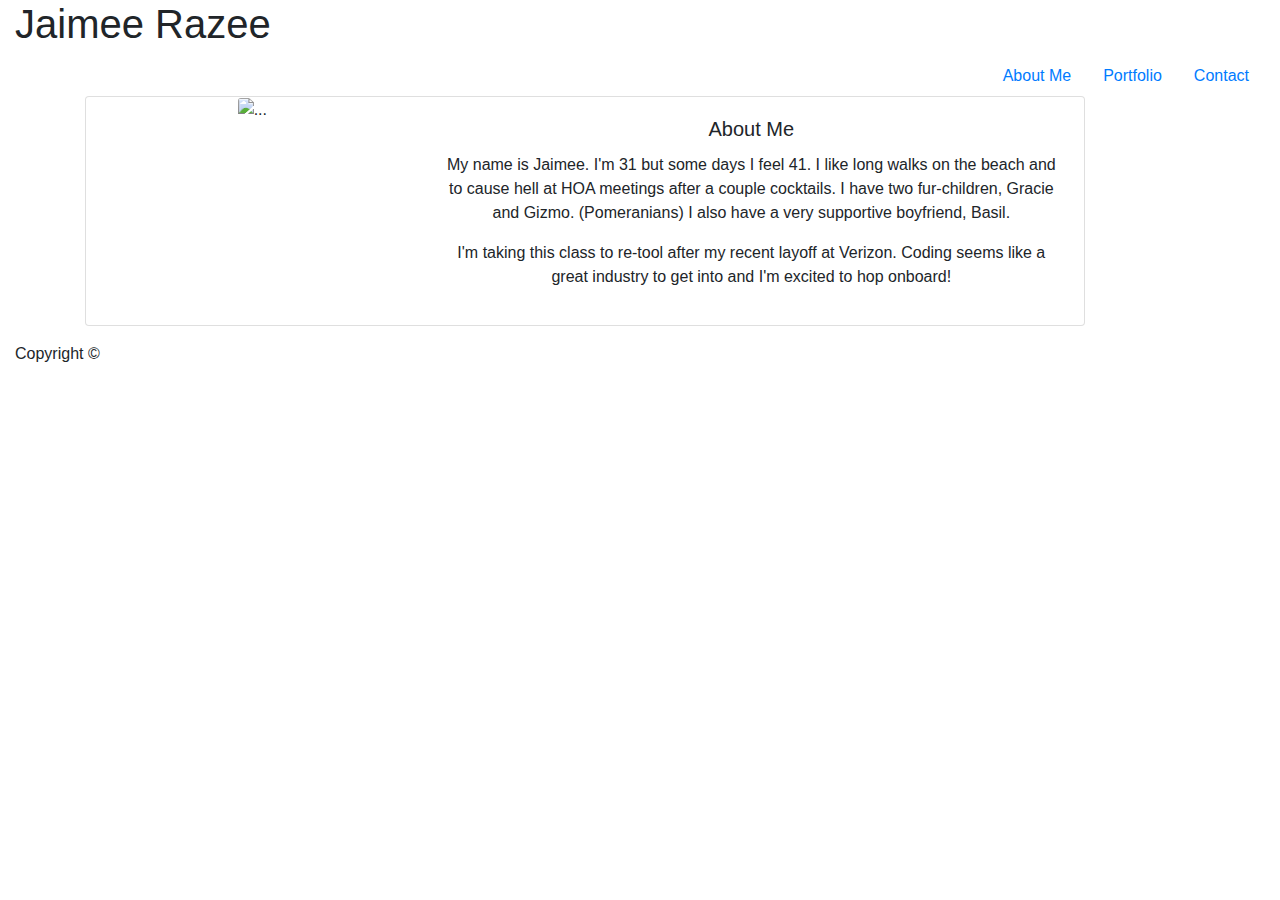
==== index.html @ fb72fa05 "changed links to work" ====
<!DOCTYPE html>
<html lang="us-en">

<head>
  <meta name="viewport" content="width=device-width, initial-scale=1, shrink-to-fit=no">
  <link rel="stylesheet" href="https://stackpath.bootstrapcdn.com/bootstrap/4.3.1/css/bootstrap.min.css"
    integrity="sha384-ggOyR0iXCbMQv3Xipma34MD+dH/1fQ784/j6cY/iJTQUOhcWr7x9JvoRxT2MZw1T" crossorigin="anonymous">
  <link href="https://fonts.googleapis.com/css?family=Barlow:400,500&display=swap" rel="stylesheet">
  <link href="https://fonts.googleapis.com/css?family=Julius+Sans+One&display=swap" rel="stylesheet">
  <link rel="stylesheet" type="text/css" href="style2.css">

</head>


<body>
  <nav class="container-fluid">
    <div class="name justify-content-start">
      <h1>Jaimee Razee</h1>
    </div>
    <ul class="nav justify-content-end">
      <li class="nav-item">
        <a class="nav-link active" href="index.html">About Me</a>
      </li>
      <li class="nav-item">
        <a class="nav-link" href="portfolio.html">Portfolio</a>
      </li>
      <li class="nav-item">
        <a class="nav-link" href="contact.html">Contact</a>
      </li>
    </ul>
  </nav>


  <div class="container text-center">

    <div class="card mb-3" style="max-width: 1000px;">
      <div class="row no-gutters">
        <div class="col-md-4">

          <img
            src="https://scontent.fapa1-2.fna.fbcdn.net/v/t1.0-9/10579989_752748934784763_3661563292350815973_n.jpg?_nc_cat=107&_nc_oc=AQk13FuWsROS_1SVHa1coaCrmLgPNUSjtZbakKQBxueMu7BJPJxx3jqXyg15AT-UsXU&_nc_ht=scontent.fapa1-2.fna&oh=d3df7ee2471b2719e0aad8e661014d36&oe=5E158456"
            class="card-img" alt="..." class="rounded">
        </div>
        <div class="col-md-8">
          <div class="card-body">
            <h5 class="card-title">About Me</h5>
            <p class="card-text"> My name is Jaimee. I'm 31 but some days I feel 41. I like long walks on the beach and
              to cause hell at HOA
              meetings after a couple cocktails. I have two fur-children, Gracie and Gizmo. (Pomeranians) I also have a
              very
              supportive boyfriend, Basil.</p>
            <p>I'm taking this class to re-tool after my recent layoff at Verizon. Coding seems like a great industry to
              get
              into and I'm excited to hop onboard!</p>
          </div>
        </div>
      </div>
    </div>
  </div>

  <footer class="container-fluid">
   <p>Copyright &copy;</p>
    </footer>
</body>

</html>
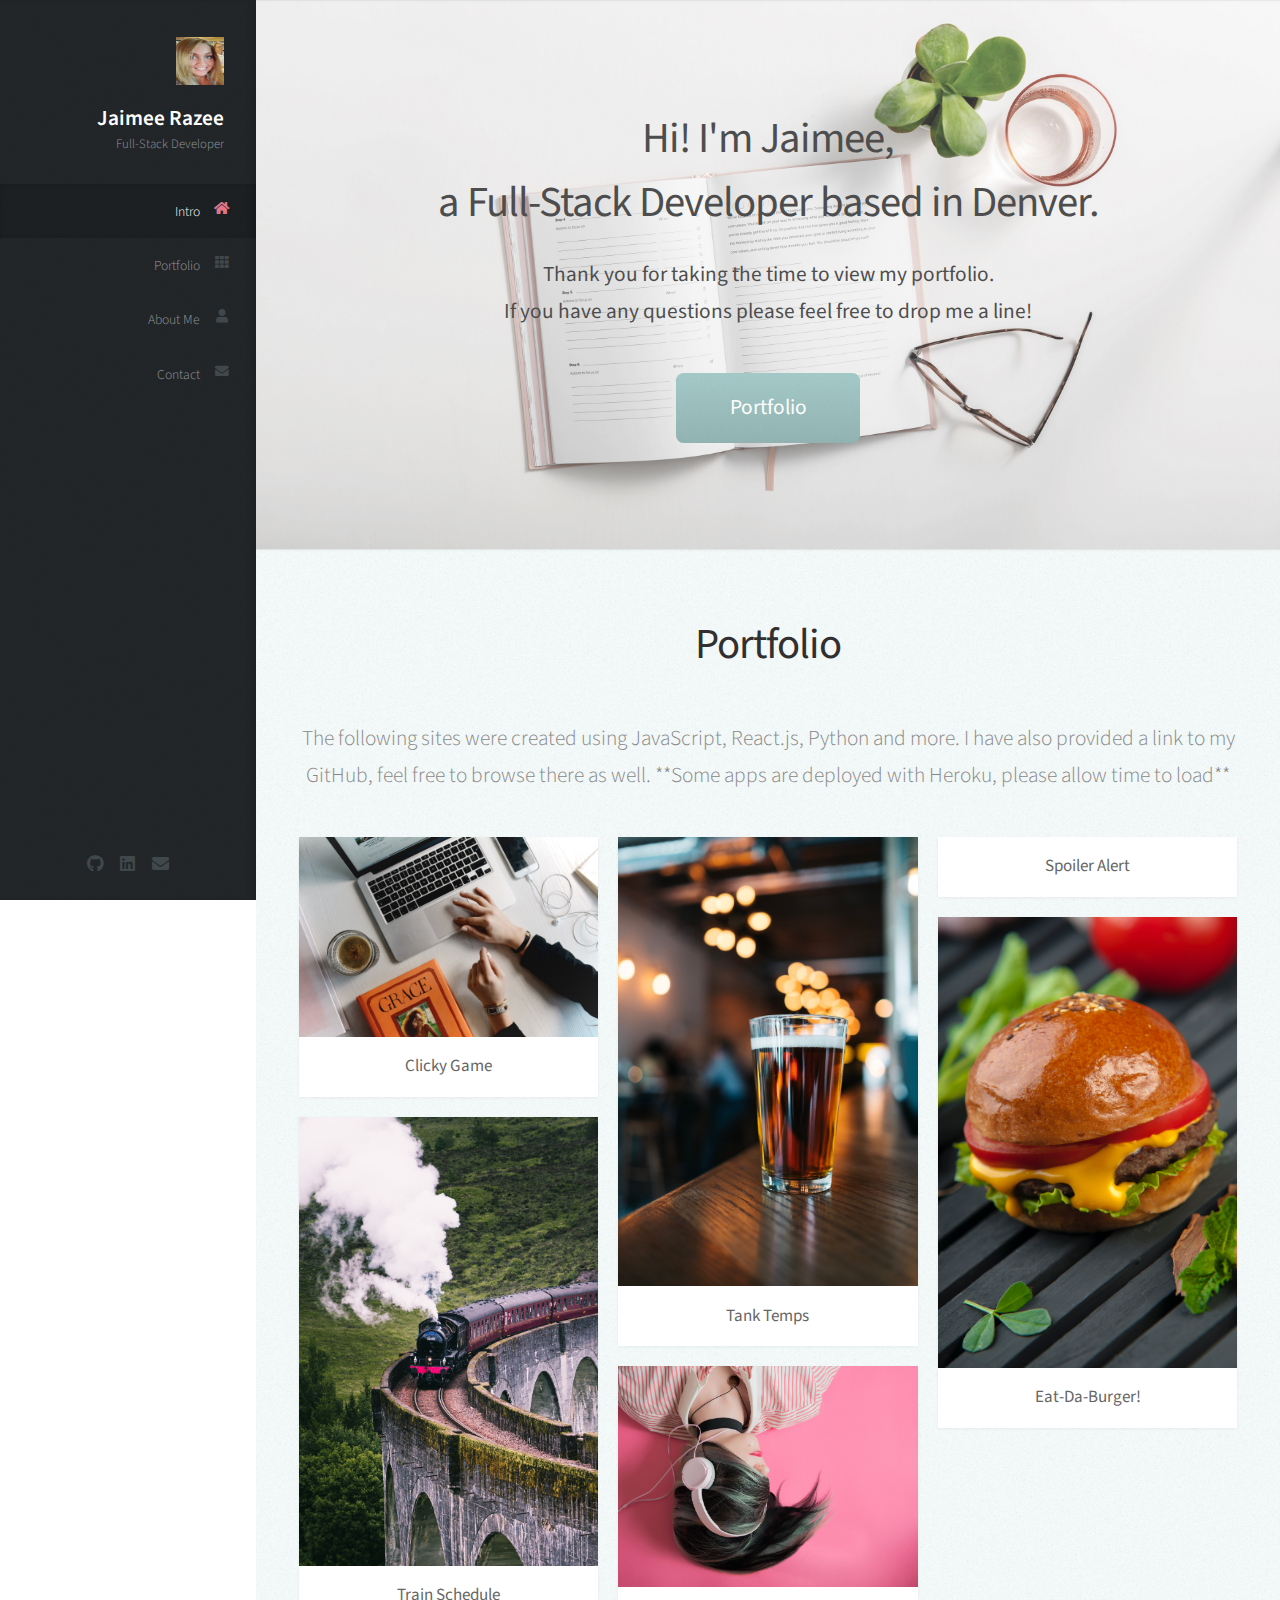
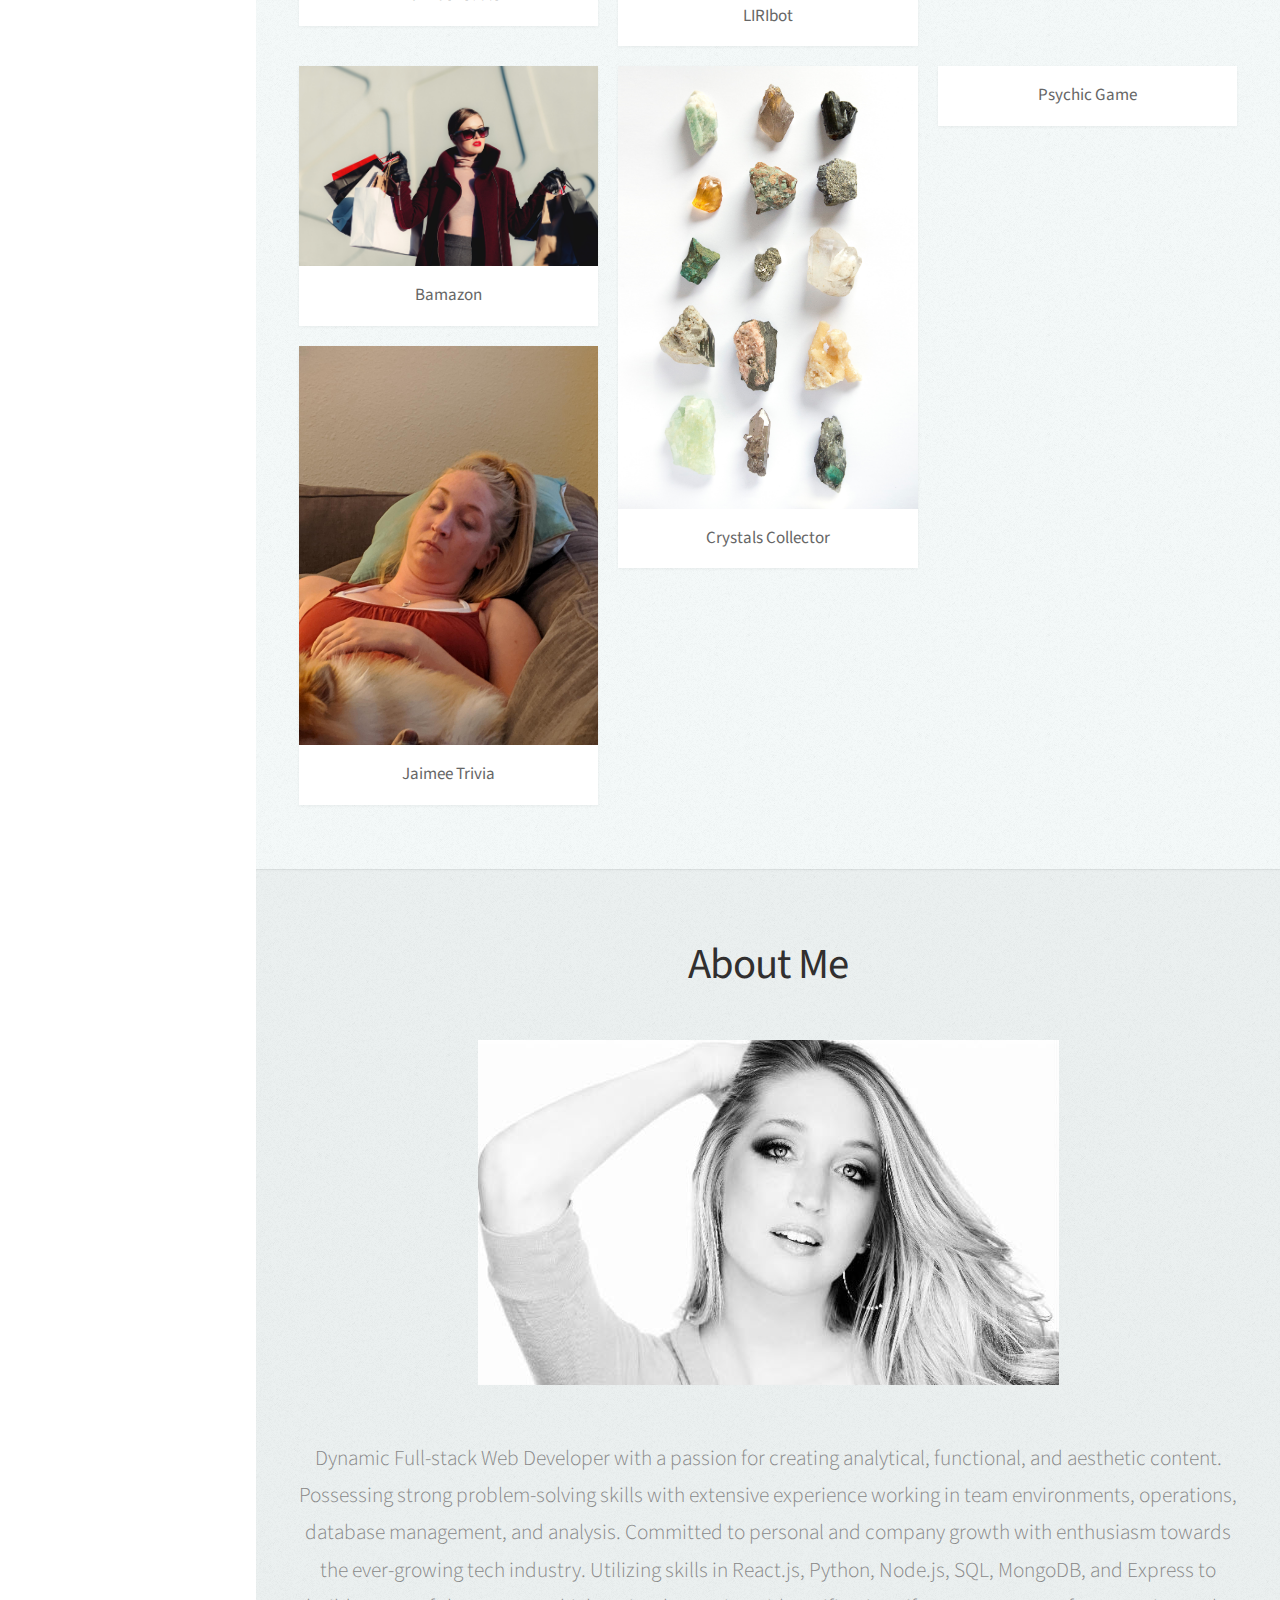
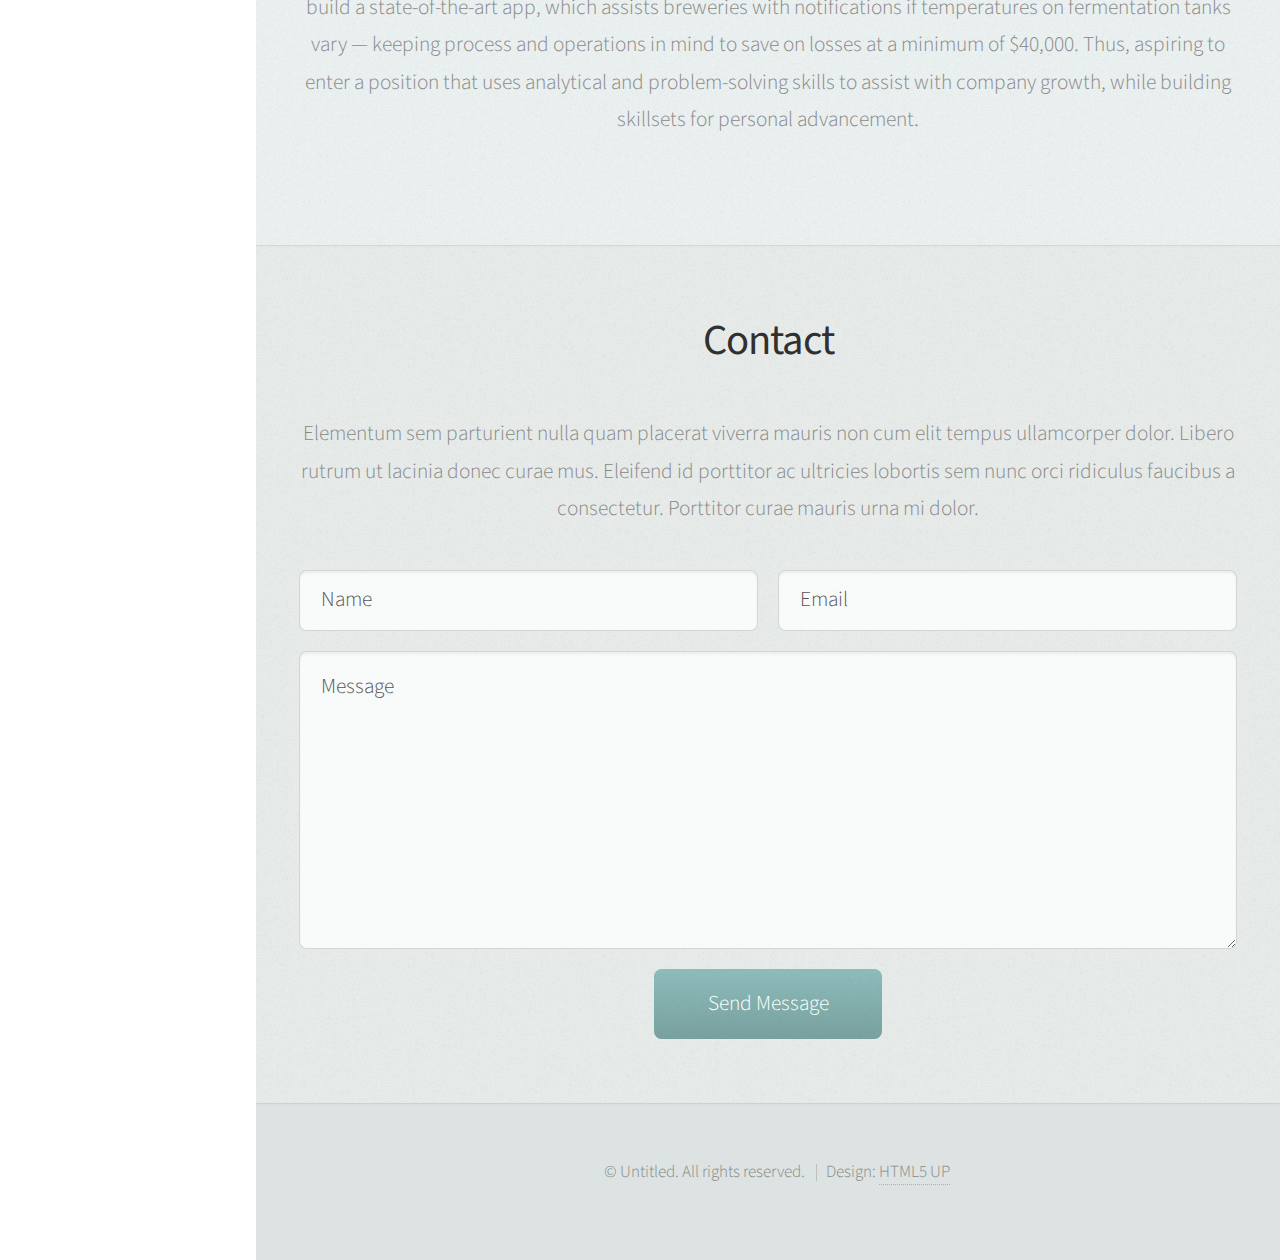
==== commit c9c8917e: "new port" ====
--- a/index.html
+++ b/index.html
@@ -1,66 +1,256 @@
-<!DOCTYPE html>
-<html lang="us-en">
+<!DOCTYPE HTML>
+<!--
+	Prologue by HTML5 UP
+	html5up.net | @ajlkn
+	Free for personal and commercial use under the CCA 3.0 license (html5up.net/license)
+-->
+<html>
 
 <head>
-  <meta name="viewport" content="width=device-width, initial-scale=1, shrink-to-fit=no">
-  <link rel="stylesheet" href="https://stackpath.bootstrapcdn.com/bootstrap/4.3.1/css/bootstrap.min.css"
-    integrity="sha384-ggOyR0iXCbMQv3Xipma34MD+dH/1fQ784/j6cY/iJTQUOhcWr7x9JvoRxT2MZw1T" crossorigin="anonymous">
-  <link href="https://fonts.googleapis.com/css?family=Barlow:400,500&display=swap" rel="stylesheet">
-  <link href="https://fonts.googleapis.com/css?family=Julius+Sans+One&display=swap" rel="stylesheet">
-  <link rel="stylesheet" type="text/css" href="style2.css">
-
+	<title>Prologue by HTML5 UP</title>
+	<meta charset="utf-8" />
+	<meta name="viewport" content="width=device-width, initial-scale=1, user-scalable=no" />
+	<link rel="stylesheet" href="assets/css/main.css" />
 </head>
 
-
-<body>
-  <nav class="container-fluid">
-    <div class="name justify-content-start">
-      <h1>Jaimee Razee</h1>
-    </div>
-    <ul class="nav justify-content-end">
-      <li class="nav-item">
-        <a class="nav-link active" href="index.html">About Me</a>
-      </li>
-      <li class="nav-item">
-        <a class="nav-link" href="portfolio.html">Portfolio</a>
-      </li>
-      <li class="nav-item">
-        <a class="nav-link" href="contact.html">Contact</a>
-      </li>
-    </ul>
-  </nav>
-
-
-  <div class="container text-center">
-
-    <div class="card mb-3" style="max-width: 1000px;">
-      <div class="row no-gutters">
-        <div class="col-md-4">
-
-          <img
-            src="https://scontent.fapa1-2.fna.fbcdn.net/v/t1.0-9/10579989_752748934784763_3661563292350815973_n.jpg?_nc_cat=107&_nc_oc=AQk13FuWsROS_1SVHa1coaCrmLgPNUSjtZbakKQBxueMu7BJPJxx3jqXyg15AT-UsXU&_nc_ht=scontent.fapa1-2.fna&oh=d3df7ee2471b2719e0aad8e661014d36&oe=5E158456"
-            class="card-img" alt="..." class="rounded">
-        </div>
-        <div class="col-md-8">
-          <div class="card-body">
-            <h5 class="card-title">About Me</h5>
-            <p class="card-text"> My name is Jaimee. I'm 31 but some days I feel 41. I like long walks on the beach and
-              to cause hell at HOA
-              meetings after a couple cocktails. I have two fur-children, Gracie and Gizmo. (Pomeranians) I also have a
-              very
-              supportive boyfriend, Basil.</p>
-            <p>I'm taking this class to re-tool after my recent layoff at Verizon. Coding seems like a great industry to
-              get
-              into and I'm excited to hop onboard!</p>
-          </div>
-        </div>
-      </div>
-    </div>
-  </div>
-
-  <footer class="container-fluid">
-   <p>Copyright &copy;</p>
-    </footer>
+<body class="is-preload">
+
+	<!-- Header -->
+	<div id="header">
+
+		<div class="top">
+
+			<!-- Logo -->
+			<div id="logo">
+				<span class="image avatar48"><img src="images/Jaimee2.jpg" alt="" /></span>
+				<h1 id="title">Jaimee Razee</h1>
+				<p>Full-Stack Developer</p>
+			</div>
+
+			<!-- Nav -->
+			<nav id="nav">
+				<ul>
+					<li><a href="#top" id="top-link"><span class="icon solid fa-home">Intro</span></a></li>
+					<li><a href="#portfolio" id="portfolio-link"><span class="icon solid fa-th">Portfolio</span></a>
+					</li>
+					<li><a href="#about" id="about-link"><span class="icon solid fa-user">About Me</span></a></li>
+					<li><a href="#contact" id="contact-link"><span class="icon solid fa-envelope">Contact</span></a>
+					</li>
+				</ul>
+			</nav>
+
+		</div>
+
+		<div class="bottom">
+
+			<!-- Social Icons -->
+			<ul class="icons">
+				<li><a href="https://github.com/jlynnraz?tab=repositories" class="icon brands fa-github"><span class="label">Github</span></a></li>
+				<li><a href="https://www.linkedin.com/in/jaimee-razee-4a6366192/" class="icon brands fa-linkedin"><span class="label">LinkedIn</span></a></li>
+				<li><a href="mailto:jlynnraz@gmail.com" class="icon solid fa-envelope"><span class="label">Email</span></a></li>
+			</ul>
+
+		</div>
+
+	</div>
+
+	<!-- Main -->
+	<div id="main">
+
+		<!-- Intro -->
+		<section id="top" class="one dark cover">
+			<div class="container">
+
+				<header>
+					<h2 class="alt">Hi! I'm <strong>Jaimee</strong>, <br />
+						a Full-Stack Developer based in Denver.</h2>
+					<p>Thank you for taking the time to view my portfolio.<br />
+						If you have any questions please feel free to drop me a line!</p>
+				</header>
+
+				<footer>
+					<a href="#portfolio" class="button scrolly">Portfolio</a>
+				</footer>
+
+			</div>
+		</section>
+
+		<!-- Portfolio -->
+		<section id="portfolio" class="two">
+			<div class="container">
+
+				<header>
+					<h2>Portfolio</h2>
+				</header>
+
+				<p>The following sites were created using JavaScript, React.js, Python and more. I have also provided a
+					link to my GitHub, feel free to browse there as well. **Some apps are deployed with Heroku, please
+					allow time to load**</p>
+
+				<div class="row">
+					<div class="col-4 col-12-mobile">
+						<article class="item">
+							<a href="https://salty-mesa-40337.herokuapp.com/" class="image fit"><img
+									src="images/clicky.jpg" alt="" /></a>
+							<header>
+								<h3>Clicky Game</h3>
+							</header>
+						</article>
+						<article class="item">
+							<a href="https://jlynnraz.github.io/Train-Schedule/" class="image fit"><img
+									src="images/Train.jpg" alt="" /></a>
+							<header>
+								<h3>Train Schedule</h3>
+							</header>
+						</article>
+					</div>
+					<div class="col-4 col-12-mobile">
+						<article class="item">
+							<a href="https://serene-plains-73885.herokuapp.com/tank" class="image fit"><img
+									src="images/Tank.jpg" alt="" /></a>
+							<header>
+								<h3>Tank Temps</h3>
+							</header>
+						</article>
+						<article class="item">
+							<a href="https://github.com/jlynnraz/LIRIbot/blob/master/README.md" class="image fit"><img
+									src="images/Liri.jpg" alt="" /></a>
+							<header>
+								<h3>LIRIbot</h3>
+							</header>
+						</article>
+					</div>
+					<div class="col-4 col-12-mobile">
+						<article class="item">
+							<a href="https://shrouded-eyrie-44738.herokuapp.com/" class="image fit"><img
+									src="images/Spoiler.jpg" alt="" /></a>
+							<header>
+								<h3>Spoiler Alert</h3>
+							</header>
+						</article>
+						<article class="item">
+							<a href="https://fast-harbor-46897.herokuapp.com/" class="image fit"><img
+									src="images/Burger.jpg" alt="" /></a>
+							<header>
+								<h3>Eat-Da-Burger!</h3>
+							</header>
+						</article>
+					</div>
+					<div class="col-4 col-12-mobile">
+						<article class="item">
+							<a href="https://github.com/jlynnraz/bamazon/blob/master/README.md" class="image fit"><img
+									src="images/Bamazon.jpg" alt="" /></a>
+							<header>
+								<h3>Bamazon</h3>
+							</header>
+						</article>
+						<article class="item">
+							<a href="https://jlynnraz.github.io/TriviaGame/" class="image fit"><img
+									src="images/Jaimee.jpg" alt="" /></a>
+							<header>
+								<h3>Jaimee Trivia</h3>
+							</header>
+						</article>
+					</div>
+					<div class="col-4 col-12-mobile">
+						<article class="item">
+							<a href="https://jlynnraz.github.io/Crystals-Collector/" class="image fit"><img
+									src="images/Crystals.jpg" alt="" /></a>
+							<header>
+								<h3>Crystals Collector</h3>
+							</header>
+						</article>
+
+					</div>
+					<div class="col-4 col-12-mobile">
+						<article class="item">
+							<a href="https://jlynnraz.github.io/Psychic-Game/" class="image fit"><img
+									src="images/Psychic.jpg" alt="" /></a>
+							<header>
+								<h3>Psychic Game</h3>
+							</header>
+						</article>
+
+					</div>
+				</div>
+
+			</div>
+		</section>
+
+		<!-- About Me -->
+		<section id="about" class="three">
+			<div class="container">
+
+				<header>
+					<h2>About Me</h2>
+				</header>
+
+				<a class="image featured" id="aboutMe"><img src="images/PortImg.jpg" alt="" /></a>
+
+				<p>Dynamic Full-stack Web Developer with a passion for creating analytical, functional, and aesthetic
+					content. Possessing strong problem-solving skills with extensive experience working in team
+					environments, operations, database management, and analysis. Committed to personal and company
+					growth with enthusiasm towards the ever-growing tech industry. Utilizing skills in React.js, Python,
+					Node.js, SQL, MongoDB, and Express to build a state-of-the-art app, which assists breweries with
+					notifications if temperatures on fermentation tanks vary — keeping process and operations in mind to
+					save on losses at a minimum of $40,000. Thus, aspiring to enter a position that uses analytical and
+					problem-solving skills to assist with company growth, while building skillsets for personal
+					advancement.</p>
+
+			</div>
+		</section>
+
+		<!-- Contact -->
+		<section id="contact" class="four">
+			<div class="container">
+
+				<header>
+					<h2>Contact</h2>
+				</header>
+
+				<p>Elementum sem parturient nulla quam placerat viverra
+					mauris non cum elit tempus ullamcorper dolor. Libero rutrum ut lacinia
+					donec curae mus. Eleifend id porttitor ac ultricies lobortis sem nunc
+					orci ridiculus faucibus a consectetur. Porttitor curae mauris urna mi dolor.</p>
+
+				<form method="post" action="#">
+					<div class="row">
+						<div class="col-6 col-12-mobile"><input type="text" name="name" placeholder="Name" /></div>
+						<div class="col-6 col-12-mobile"><input type="text" name="email" placeholder="Email" /></div>
+						<div class="col-12">
+							<textarea name="message" placeholder="Message"></textarea>
+						</div>
+						<div class="col-12">
+							<input type="submit" value="Send Message" />
+						</div>
+					</div>
+				</form>
+
+			</div>
+		</section>
+
+	</div>
+
+	<!-- Footer -->
+	<div id="footer">
+
+		<!-- Copyright -->
+		<ul class="copyright">
+			<li>&copy; Untitled. All rights reserved.</li>
+			<li>Design: <a href="http://html5up.net">HTML5 UP</a></li>
+		</ul>
+
+	</div>
+
+	<!-- Scripts -->
+	<script src="assets/js/jquery.min.js"></script>
+	<script src="assets/js/jquery.scrolly.min.js"></script>
+	<script src="assets/js/jquery.scrollex.min.js"></script>
+	<script src="assets/js/browser.min.js"></script>
+	<script src="assets/js/breakpoints.min.js"></script>
+	<script src="assets/js/util.js"></script>
+	<script src="assets/js/main.js"></script>
+
 </body>
 
 </html>--- a/assets/css/main.css
+++ b/assets/css/main.css
@@ -0,0 +1,2640 @@
+@import url("fontawesome-all.min.css");
+@import url("https://fonts.googleapis.com/css?family=Source+Sans+Pro:300,300italic,400,600");
+
+/*
+	Prologue by HTML5 UP
+	html5up.net | @ajlkn
+	Free for personal and commercial use under the CCA 3.0 license (html5up.net/license)
+*/
+
+html, body, div, span, applet, object,
+iframe, h1, h2, h3, h4, h5, h6, p, blockquote,
+pre, a, abbr, acronym, address, big, cite,
+code, del, dfn, em, img, ins, kbd, q, s, samp,
+small, strike, strong, sub, sup, tt, var, b,
+u, i, center, dl, dt, dd, ol, ul, li, fieldset,
+form, label, legend, table, caption, tbody,
+tfoot, thead, tr, th, td, article, aside,
+canvas, details, embed, figure, figcaption,
+footer, header, hgroup, menu, nav, output, ruby,
+section, summary, time, mark, audio, video {
+	margin: 0;
+	padding: 0;
+	border: 0;
+	font-size: 100%;
+	font: inherit;
+	vertical-align: baseline;}
+
+article, aside, details, figcaption, figure,
+footer, header, hgroup, menu, nav, section {
+	display: block;}
+
+body {
+	line-height: 1;
+}
+
+ol, ul {
+	list-style: none;
+}
+
+blockquote, q {
+	quotes: none;
+}
+
+	blockquote:before, blockquote:after, q:before, q:after {
+		content: '';
+		content: none;
+	}
+
+table {
+	border-collapse: collapse;
+	border-spacing: 0;
+}
+
+body {
+	-webkit-text-size-adjust: none;
+}
+
+mark {
+	background-color: transparent;
+	color: inherit;
+}
+
+input::-moz-focus-inner {
+	border: 0;
+	padding: 0;
+}
+
+input, select, textarea {
+	-moz-appearance: none;
+	-webkit-appearance: none;
+	-ms-appearance: none;
+	appearance: none;
+}
+
+/* Basic */
+
+	html {
+		box-sizing: border-box;
+	}
+
+	*, *:before, *:after {
+		box-sizing: inherit;
+	}
+
+	body {
+		background: #fff;
+		font-family: 'Source Sans Pro', sans-serif;
+		font-size: 19pt;
+		font-weight: 300;
+		line-height: 1.75em;
+		color: #888;
+	}
+
+		body.is-preload *, body.is-preload *:before, body.is-preload *:after {
+			-moz-animation: none !important;
+			-webkit-animation: none !important;
+			-ms-animation: none !important;
+			animation: none !important;
+			-moz-transition: none !important;
+			-webkit-transition: none !important;
+			-ms-transition: none !important;
+			transition: none !important;
+		}
+
+	input, textarea, select {
+		font-family: 'Source Sans Pro', sans-serif;
+		font-size: 19pt;
+		font-weight: 300;
+		line-height: 1.75em;
+		color: #888;
+	}
+
+	h1, h2, h3, h4, h5, h6 {
+		font-weight: 400;
+		color: #666;
+		line-height: 1.5em;
+	}
+
+	h1 a, h2 a, h3 a, h4 a, h5 a, h6 a {
+		color: inherit;
+		text-decoration: none;
+	}
+
+		h1 a strong, h2 a strong, h3 a strong, h4 a strong, h5 a strong, h6 a strong {
+			color: #333;
+		}
+
+	h2 {
+		font-size: 2em;
+		letter-spacing: -1px;
+		color: rgb(49, 47, 47);
+	}
+
+		h2.alt {
+			color: rgb(34, 33, 33);
+		}
+
+			h2.alt strong {
+				color:rgb(34, 33, 33)
+				font-weight: 400;
+			}
+
+	h3 {
+		font-size: 1.5em;
+	}
+
+	header {
+		margin: 0 0 2em 0;
+	}
+
+		header > p {
+			margin: 1em 0 0 0;
+			color: rgb(34, 33, 33);
+		}
+
+	footer {
+		margin: 2em 0 0 0;
+	}
+
+	strong, b {
+		font-weight: 400;
+		color:  rgb(34, 33, 33);
+	}
+
+	em, i {
+		font-style: italic;
+	}
+
+	a {
+		text-decoration: none;
+		color: inherit;
+		border-bottom: dotted 1px rgba(128, 128, 128, 0.5);
+		-moz-transition: color 0.35s ease-in-out, border-bottom-color 0.35s ease-in-out;
+		-webkit-transition: color 0.35s ease-in-out, border-bottom-color 0.35s ease-in-out;
+		-ms-transition: color 0.35s ease-in-out, border-bottom-color 0.35s ease-in-out;
+		transition: color 0.35s ease-in-out, border-bottom-color 0.35s ease-in-out;
+		outline: 0;
+	}
+
+		a:hover {
+			color: #E27689;
+			border-bottom-color: rgba(255, 255, 255, 0);
+		}
+
+	sub {
+		position: relative;
+		top: 0.5em;
+		font-size: 0.8em;
+	}
+
+	sup {
+		position: relative;
+		top: -0.5em;
+		font-size: 0.8em;
+	}
+
+	hr {
+		border: 0;
+		border-top: solid 1px #ddd;
+	}
+
+	blockquote {
+		border-left: solid 0.5em #ddd;
+		padding: 1em 0 1em 2em;
+		font-style: italic;
+	}
+
+	p, ul, ol, dl, table {
+		margin-bottom: 2em;
+	}
+
+	br.clear {
+		clear: both;
+	}
+
+/* Container */
+
+	.container {
+		margin: 0 auto;
+		max-width: 100%;
+		width: 1400px;
+	}
+
+		@media screen and (min-width: 961px) and (max-width: 1880px) {
+
+			.container {
+				width: 1200px;
+			}
+
+		}
+
+		@media screen and (min-width: 961px) and (max-width: 1620px) {
+
+			.container {
+				width: 960px;
+			}
+
+		}
+
+		@media screen and (min-width: 961px) and (max-width: 1320px) {
+
+			.container {
+				width: 100%;
+			}
+
+		}
+
+		@media screen and (max-width: 960px) {
+
+			.container {
+				width: 100%;
+			}
+
+		}
+
+		@media screen and (max-width: 736px) {
+
+			.container {
+				width: 100%;
+			}
+
+		}
+
+/* Row */
+
+	.row {
+		display: flex;
+		flex-wrap: wrap;
+		box-sizing: border-box;
+		align-items: stretch;
+	}
+
+		.row > * {
+			box-sizing: border-box;
+		}
+
+		.row.gtr-uniform > * > :last-child {
+			margin-bottom: 0;
+		}
+
+		.row.aln-left {
+			justify-content: flex-start;
+		}
+
+		.row.aln-center {
+			justify-content: center;
+		}
+
+		.row.aln-right {
+			justify-content: flex-end;
+		}
+
+		.row.aln-top {
+			align-items: flex-start;
+		}
+
+		.row.aln-middle {
+			align-items: center;
+		}
+
+		.row.aln-bottom {
+			align-items: flex-end;
+		}
+
+		.row > .imp {
+			order: -1;
+		}
+
+		.row > .col-1 {
+			width: 8.33333%;
+		}
+
+		.row > .off-1 {
+			margin-left: 8.33333%;
+		}
+
+		.row > .col-2 {
+			width: 16.66667%;
+		}
+
+		.row > .off-2 {
+			margin-left: 16.66667%;
+		}
+
+		.row > .col-3 {
+			width: 25%;
+		}
+
+		.row > .off-3 {
+			margin-left: 25%;
+		}
+
+		.row > .col-4 {
+			width: 33.33333%;
+		}
+
+		.row > .off-4 {
+			margin-left: 33.33333%;
+		}
+
+		.row > .col-5 {
+			width: 41.66667%;
+		}
+
+		.row > .off-5 {
+			margin-left: 41.66667%;
+		}
+
+		.row > .col-6 {
+			width: 50%;
+		}
+
+		.row > .off-6 {
+			margin-left: 50%;
+		}
+
+		.row > .col-7 {
+			width: 58.33333%;
+		}
+
+		.row > .off-7 {
+			margin-left: 58.33333%;
+		}
+
+		.row > .col-8 {
+			width: 66.66667%;
+		}
+
+		.row > .off-8 {
+			margin-left: 66.66667%;
+		}
+
+		.row > .col-9 {
+			width: 75%;
+		}
+
+		.row > .off-9 {
+			margin-left: 75%;
+		}
+
+		.row > .col-10 {
+			width: 83.33333%;
+		}
+
+		.row > .off-10 {
+			margin-left: 83.33333%;
+		}
+
+		.row > .col-11 {
+			width: 91.66667%;
+		}
+
+		.row > .off-11 {
+			margin-left: 91.66667%;
+		}
+
+		.row > .col-12 {
+			width: 100%;
+		}
+
+		.row > .off-12 {
+			margin-left: 100%;
+		}
+
+		.row.gtr-0 {
+			margin-top: 0px;
+			margin-left: 0px;
+		}
+
+			.row.gtr-0 > * {
+				padding: 0px 0 0 0px;
+			}
+
+			.row.gtr-0.gtr-uniform {
+				margin-top: 0px;
+			}
+
+				.row.gtr-0.gtr-uniform > * {
+					padding-top: 0px;
+				}
+
+		.row.gtr-25 {
+			margin-top: -10px;
+			margin-left: -10px;
+		}
+
+			.row.gtr-25 > * {
+				padding: 10px 0 0 10px;
+			}
+
+			.row.gtr-25.gtr-uniform {
+				margin-top: -10px;
+			}
+
+				.row.gtr-25.gtr-uniform > * {
+					padding-top: 10px;
+				}
+
+		.row.gtr-50 {
+			margin-top: -20px;
+			margin-left: -20px;
+		}
+
+			.row.gtr-50 > * {
+				padding: 20px 0 0 20px;
+			}
+
+			.row.gtr-50.gtr-uniform {
+				margin-top: -20px;
+			}
+
+				.row.gtr-50.gtr-uniform > * {
+					padding-top: 20px;
+				}
+
+		.row {
+			margin-top: -40px;
+			margin-left: -40px;
+		}
+
+			.row > * {
+				padding: 40px 0 0 40px;
+			}
+
+			.row.gtr-uniform {
+				margin-top: -40px;
+			}
+
+				.row.gtr-uniform > * {
+					padding-top: 40px;
+				}
+
+		.row.gtr-150 {
+			margin-top: -60px;
+			margin-left: -60px;
+		}
+
+			.row.gtr-150 > * {
+				padding: 60px 0 0 60px;
+			}
+
+			.row.gtr-150.gtr-uniform {
+				margin-top: -60px;
+			}
+
+				.row.gtr-150.gtr-uniform > * {
+					padding-top: 60px;
+				}
+
+		.row.gtr-200 {
+			margin-top: -80px;
+			margin-left: -80px;
+		}
+
+			.row.gtr-200 > * {
+				padding: 80px 0 0 80px;
+			}
+
+			.row.gtr-200.gtr-uniform {
+				margin-top: -80px;
+			}
+
+				.row.gtr-200.gtr-uniform > * {
+					padding-top: 80px;
+				}
+
+		@media screen and (min-width: 961px) and (max-width: 1880px) {
+
+			.row {
+				display: flex;
+				flex-wrap: wrap;
+				box-sizing: border-box;
+				align-items: stretch;
+			}
+
+				.row > * {
+					box-sizing: border-box;
+				}
+
+				.row.gtr-uniform > * > :last-child {
+					margin-bottom: 0;
+				}
+
+				.row.aln-left {
+					justify-content: flex-start;
+				}
+
+				.row.aln-center {
+					justify-content: center;
+				}
+
+				.row.aln-right {
+					justify-content: flex-end;
+				}
+
+				.row.aln-top {
+					align-items: flex-start;
+				}
+
+				.row.aln-middle {
+					align-items: center;
+				}
+
+				.row.aln-bottom {
+					align-items: flex-end;
+				}
+
+				.row > .imp-wide {
+					order: -1;
+				}
+
+				.row > .col-1-wide {
+					width: 8.33333%;
+				}
+
+				.row > .off-1-wide {
+					margin-left: 8.33333%;
+				}
+
+				.row > .col-2-wide {
+					width: 16.66667%;
+				}
+
+				.row > .off-2-wide {
+					margin-left: 16.66667%;
+				}
+
+				.row > .col-3-wide {
+					width: 25%;
+				}
+
+				.row > .off-3-wide {
+					margin-left: 25%;
+				}
+
+				.row > .col-4-wide {
+					width: 33.33333%;
+				}
+
+				.row > .off-4-wide {
+					margin-left: 33.33333%;
+				}
+
+				.row > .col-5-wide {
+					width: 41.66667%;
+				}
+
+				.row > .off-5-wide {
+					margin-left: 41.66667%;
+				}
+
+				.row > .col-6-wide {
+					width: 50%;
+				}
+
+				.row > .off-6-wide {
+					margin-left: 50%;
+				}
+
+				.row > .col-7-wide {
+					width: 58.33333%;
+				}
+
+				.row > .off-7-wide {
+					margin-left: 58.33333%;
+				}
+
+				.row > .col-8-wide {
+					width: 66.66667%;
+				}
+
+				.row > .off-8-wide {
+					margin-left: 66.66667%;
+				}
+
+				.row > .col-9-wide {
+					width: 75%;
+				}
+
+				.row > .off-9-wide {
+					margin-left: 75%;
+				}
+
+				.row > .col-10-wide {
+					width: 83.33333%;
+				}
+
+				.row > .off-10-wide {
+					margin-left: 83.33333%;
+				}
+
+				.row > .col-11-wide {
+					width: 91.66667%;
+				}
+
+				.row > .off-11-wide {
+					margin-left: 91.66667%;
+				}
+
+				.row > .col-12-wide {
+					width: 100%;
+				}
+
+				.row > .off-12-wide {
+					margin-left: 100%;
+				}
+
+				.row.gtr-0 {
+					margin-top: 0px;
+					margin-left: 0px;
+				}
+
+					.row.gtr-0 > * {
+						padding: 0px 0 0 0px;
+					}
+
+					.row.gtr-0.gtr-uniform {
+						margin-top: 0px;
+					}
+
+						.row.gtr-0.gtr-uniform > * {
+							padding-top: 0px;
+						}
+
+				.row.gtr-25 {
+					margin-top: -10px;
+					margin-left: -10px;
+				}
+
+					.row.gtr-25 > * {
+						padding: 10px 0 0 10px;
+					}
+
+					.row.gtr-25.gtr-uniform {
+						margin-top: -10px;
+					}
+
+						.row.gtr-25.gtr-uniform > * {
+							padding-top: 10px;
+						}
+
+				.row.gtr-50 {
+					margin-top: -20px;
+					margin-left: -20px;
+				}
+
+					.row.gtr-50 > * {
+						padding: 20px 0 0 20px;
+					}
+
+					.row.gtr-50.gtr-uniform {
+						margin-top: -20px;
+					}
+
+						.row.gtr-50.gtr-uniform > * {
+							padding-top: 20px;
+						}
+
+				.row {
+					margin-top: -40px;
+					margin-left: -40px;
+				}
+
+					.row > * {
+						padding: 40px 0 0 40px;
+					}
+
+					.row.gtr-uniform {
+						margin-top: -40px;
+					}
+
+						.row.gtr-uniform > * {
+							padding-top: 40px;
+						}
+
+				.row.gtr-150 {
+					margin-top: -60px;
+					margin-left: -60px;
+				}
+
+					.row.gtr-150 > * {
+						padding: 60px 0 0 60px;
+					}
+
+					.row.gtr-150.gtr-uniform {
+						margin-top: -60px;
+					}
+
+						.row.gtr-150.gtr-uniform > * {
+							padding-top: 60px;
+						}
+
+				.row.gtr-200 {
+					margin-top: -80px;
+					margin-left: -80px;
+				}
+
+					.row.gtr-200 > * {
+						padding: 80px 0 0 80px;
+					}
+
+					.row.gtr-200.gtr-uniform {
+						margin-top: -80px;
+					}
+
+						.row.gtr-200.gtr-uniform > * {
+							padding-top: 80px;
+						}
+
+		}
+
+		@media screen and (min-width: 961px) and (max-width: 1620px) {
+
+			.row {
+				display: flex;
+				flex-wrap: wrap;
+				box-sizing: border-box;
+				align-items: stretch;
+			}
+
+				.row > * {
+					box-sizing: border-box;
+				}
+
+				.row.gtr-uniform > * > :last-child {
+					margin-bottom: 0;
+				}
+
+				.row.aln-left {
+					justify-content: flex-start;
+				}
+
+				.row.aln-center {
+					justify-content: center;
+				}
+
+				.row.aln-right {
+					justify-content: flex-end;
+				}
+
+				.row.aln-top {
+					align-items: flex-start;
+				}
+
+				.row.aln-middle {
+					align-items: center;
+				}
+
+				.row.aln-bottom {
+					align-items: flex-end;
+				}
+
+				.row > .imp-normal {
+					order: -1;
+				}
+
+				.row > .col-1-normal {
+					width: 8.33333%;
+				}
+
+				.row > .off-1-normal {
+					margin-left: 8.33333%;
+				}
+
+				.row > .col-2-normal {
+					width: 16.66667%;
+				}
+
+				.row > .off-2-normal {
+					margin-left: 16.66667%;
+				}
+
+				.row > .col-3-normal {
+					width: 25%;
+				}
+
+				.row > .off-3-normal {
+					margin-left: 25%;
+				}
+
+				.row > .col-4-normal {
+					width: 33.33333%;
+				}
+
+				.row > .off-4-normal {
+					margin-left: 33.33333%;
+				}
+
+				.row > .col-5-normal {
+					width: 41.66667%;
+				}
+
+				.row > .off-5-normal {
+					margin-left: 41.66667%;
+				}
+
+				.row > .col-6-normal {
+					width: 50%;
+				}
+
+				.row > .off-6-normal {
+					margin-left: 50%;
+				}
+
+				.row > .col-7-normal {
+					width: 58.33333%;
+				}
+
+				.row > .off-7-normal {
+					margin-left: 58.33333%;
+				}
+
+				.row > .col-8-normal {
+					width: 66.66667%;
+				}
+
+				.row > .off-8-normal {
+					margin-left: 66.66667%;
+				}
+
+				.row > .col-9-normal {
+					width: 75%;
+				}
+
+				.row > .off-9-normal {
+					margin-left: 75%;
+				}
+
+				.row > .col-10-normal {
+					width: 83.33333%;
+				}
+
+				.row > .off-10-normal {
+					margin-left: 83.33333%;
+				}
+
+				.row > .col-11-normal {
+					width: 91.66667%;
+				}
+
+				.row > .off-11-normal {
+					margin-left: 91.66667%;
+				}
+
+				.row > .col-12-normal {
+					width: 100%;
+				}
+
+				.row > .off-12-normal {
+					margin-left: 100%;
+				}
+
+				.row.gtr-0 {
+					margin-top: 0px;
+					margin-left: 0px;
+				}
+
+					.row.gtr-0 > * {
+						padding: 0px 0 0 0px;
+					}
+
+					.row.gtr-0.gtr-uniform {
+						margin-top: 0px;
+					}
+
+						.row.gtr-0.gtr-uniform > * {
+							padding-top: 0px;
+						}
+
+				.row.gtr-25 {
+					margin-top: -10px;
+					margin-left: -10px;
+				}
+
+					.row.gtr-25 > * {
+						padding: 10px 0 0 10px;
+					}
+
+					.row.gtr-25.gtr-uniform {
+						margin-top: -10px;
+					}
+
+						.row.gtr-25.gtr-uniform > * {
+							padding-top: 10px;
+						}
+
+				.row.gtr-50 {
+					margin-top: -20px;
+					margin-left: -20px;
+				}
+
+					.row.gtr-50 > * {
+						padding: 20px 0 0 20px;
+					}
+
+					.row.gtr-50.gtr-uniform {
+						margin-top: -20px;
+					}
+
+						.row.gtr-50.gtr-uniform > * {
+							padding-top: 20px;
+						}
+
+				.row {
+					margin-top: -40px;
+					margin-left: -40px;
+				}
+
+					.row > * {
+						padding: 40px 0 0 40px;
+					}
+
+					.row.gtr-uniform {
+						margin-top: -40px;
+					}
+
+						.row.gtr-uniform > * {
+							padding-top: 40px;
+						}
+
+				.row.gtr-150 {
+					margin-top: -60px;
+					margin-left: -60px;
+				}
+
+					.row.gtr-150 > * {
+						padding: 60px 0 0 60px;
+					}
+
+					.row.gtr-150.gtr-uniform {
+						margin-top: -60px;
+					}
+
+						.row.gtr-150.gtr-uniform > * {
+							padding-top: 60px;
+						}
+
+				.row.gtr-200 {
+					margin-top: -80px;
+					margin-left: -80px;
+				}
+
+					.row.gtr-200 > * {
+						padding: 80px 0 0 80px;
+					}
+
+					.row.gtr-200.gtr-uniform {
+						margin-top: -80px;
+					}
+
+						.row.gtr-200.gtr-uniform > * {
+							padding-top: 80px;
+						}
+
+		}
+
+		@media screen and (min-width: 961px) and (max-width: 1320px) {
+
+			.row {
+				display: flex;
+				flex-wrap: wrap;
+				box-sizing: border-box;
+				align-items: stretch;
+			}
+
+				.row > * {
+					box-sizing: border-box;
+				}
+
+				.row.gtr-uniform > * > :last-child {
+					margin-bottom: 0;
+				}
+
+				.row.aln-left {
+					justify-content: flex-start;
+				}
+
+				.row.aln-center {
+					justify-content: center;
+				}
+
+				.row.aln-right {
+					justify-content: flex-end;
+				}
+
+				.row.aln-top {
+					align-items: flex-start;
+				}
+
+				.row.aln-middle {
+					align-items: center;
+				}
+
+				.row.aln-bottom {
+					align-items: flex-end;
+				}
+
+				.row > .imp-narrow {
+					order: -1;
+				}
+
+				.row > .col-1-narrow {
+					width: 8.33333%;
+				}
+
+				.row > .off-1-narrow {
+					margin-left: 8.33333%;
+				}
+
+				.row > .col-2-narrow {
+					width: 16.66667%;
+				}
+
+				.row > .off-2-narrow {
+					margin-left: 16.66667%;
+				}
+
+				.row > .col-3-narrow {
+					width: 25%;
+				}
+
+				.row > .off-3-narrow {
+					margin-left: 25%;
+				}
+
+				.row > .col-4-narrow {
+					width: 33.33333%;
+				}
+
+				.row > .off-4-narrow {
+					margin-left: 33.33333%;
+				}
+
+				.row > .col-5-narrow {
+					width: 41.66667%;
+				}
+
+				.row > .off-5-narrow {
+					margin-left: 41.66667%;
+				}
+
+				.row > .col-6-narrow {
+					width: 50%;
+				}
+
+				.row > .off-6-narrow {
+					margin-left: 50%;
+				}
+
+				.row > .col-7-narrow {
+					width: 58.33333%;
+				}
+
+				.row > .off-7-narrow {
+					margin-left: 58.33333%;
+				}
+
+				.row > .col-8-narrow {
+					width: 66.66667%;
+				}
+
+				.row > .off-8-narrow {
+					margin-left: 66.66667%;
+				}
+
+				.row > .col-9-narrow {
+					width: 75%;
+				}
+
+				.row > .off-9-narrow {
+					margin-left: 75%;
+				}
+
+				.row > .col-10-narrow {
+					width: 83.33333%;
+				}
+
+				.row > .off-10-narrow {
+					margin-left: 83.33333%;
+				}
+
+				.row > .col-11-narrow {
+					width: 91.66667%;
+				}
+
+				.row > .off-11-narrow {
+					margin-left: 91.66667%;
+				}
+
+				.row > .col-12-narrow {
+					width: 100%;
+				}
+
+				.row > .off-12-narrow {
+					margin-left: 100%;
+				}
+
+				.row.gtr-0 {
+					margin-top: 0px;
+					margin-left: 0px;
+				}
+
+					.row.gtr-0 > * {
+						padding: 0px 0 0 0px;
+					}
+
+					.row.gtr-0.gtr-uniform {
+						margin-top: 0px;
+					}
+
+						.row.gtr-0.gtr-uniform > * {
+							padding-top: 0px;
+						}
+
+				.row.gtr-25 {
+					margin-top: -5px;
+					margin-left: -5px;
+				}
+
+					.row.gtr-25 > * {
+						padding: 5px 0 0 5px;
+					}
+
+					.row.gtr-25.gtr-uniform {
+						margin-top: -5px;
+					}
+
+						.row.gtr-25.gtr-uniform > * {
+							padding-top: 5px;
+						}
+
+				.row.gtr-50 {
+					margin-top: -10px;
+					margin-left: -10px;
+				}
+
+					.row.gtr-50 > * {
+						padding: 10px 0 0 10px;
+					}
+
+					.row.gtr-50.gtr-uniform {
+						margin-top: -10px;
+					}
+
+						.row.gtr-50.gtr-uniform > * {
+							padding-top: 10px;
+						}
+
+				.row {
+					margin-top: -20px;
+					margin-left: -20px;
+				}
+
+					.row > * {
+						padding: 20px 0 0 20px;
+					}
+
+					.row.gtr-uniform {
+						margin-top: -20px;
+					}
+
+						.row.gtr-uniform > * {
+							padding-top: 20px;
+						}
+
+				.row.gtr-150 {
+					margin-top: -30px;
+					margin-left: -30px;
+				}
+
+					.row.gtr-150 > * {
+						padding: 30px 0 0 30px;
+					}
+
+					.row.gtr-150.gtr-uniform {
+						margin-top: -30px;
+					}
+
+						.row.gtr-150.gtr-uniform > * {
+							padding-top: 30px;
+						}
+
+				.row.gtr-200 {
+					margin-top: -40px;
+					margin-left: -40px;
+				}
+
+					.row.gtr-200 > * {
+						padding: 40px 0 0 40px;
+					}
+
+					.row.gtr-200.gtr-uniform {
+						margin-top: -40px;
+					}
+
+						.row.gtr-200.gtr-uniform > * {
+							padding-top: 40px;
+						}
+
+		}
+
+		@media screen and (max-width: 960px) {
+
+			.row {
+				display: flex;
+				flex-wrap: wrap;
+				box-sizing: border-box;
+				align-items: stretch;
+			}
+
+				.row > * {
+					box-sizing: border-box;
+				}
+
+				.row.gtr-uniform > * > :last-child {
+					margin-bottom: 0;
+				}
+
+				.row.aln-left {
+					justify-content: flex-start;
+				}
+
+				.row.aln-center {
+					justify-content: center;
+				}
+
+				.row.aln-right {
+					justify-content: flex-end;
+				}
+
+				.row.aln-top {
+					align-items: flex-start;
+				}
+
+				.row.aln-middle {
+					align-items: center;
+				}
+
+				.row.aln-bottom {
+					align-items: flex-end;
+				}
+
+				.row > .imp-narrower {
+					order: -1;
+				}
+
+				.row > .col-1-narrower {
+					width: 8.33333%;
+				}
+
+				.row > .off-1-narrower {
+					margin-left: 8.33333%;
+				}
+
+				.row > .col-2-narrower {
+					width: 16.66667%;
+				}
+
+				.row > .off-2-narrower {
+					margin-left: 16.66667%;
+				}
+
+				.row > .col-3-narrower {
+					width: 25%;
+				}
+
+				.row > .off-3-narrower {
+					margin-left: 25%;
+				}
+
+				.row > .col-4-narrower {
+					width: 33.33333%;
+				}
+
+				.row > .off-4-narrower {
+					margin-left: 33.33333%;
+				}
+
+				.row > .col-5-narrower {
+					width: 41.66667%;
+				}
+
+				.row > .off-5-narrower {
+					margin-left: 41.66667%;
+				}
+
+				.row > .col-6-narrower {
+					width: 50%;
+				}
+
+				.row > .off-6-narrower {
+					margin-left: 50%;
+				}
+
+				.row > .col-7-narrower {
+					width: 58.33333%;
+				}
+
+				.row > .off-7-narrower {
+					margin-left: 58.33333%;
+				}
+
+				.row > .col-8-narrower {
+					width: 66.66667%;
+				}
+
+				.row > .off-8-narrower {
+					margin-left: 66.66667%;
+				}
+
+				.row > .col-9-narrower {
+					width: 75%;
+				}
+
+				.row > .off-9-narrower {
+					margin-left: 75%;
+				}
+
+				.row > .col-10-narrower {
+					width: 83.33333%;
+				}
+
+				.row > .off-10-narrower {
+					margin-left: 83.33333%;
+				}
+
+				.row > .col-11-narrower {
+					width: 91.66667%;
+				}
+
+				.row > .off-11-narrower {
+					margin-left: 91.66667%;
+				}
+
+				.row > .col-12-narrower {
+					width: 100%;
+				}
+
+				.row > .off-12-narrower {
+					margin-left: 100%;
+				}
+
+				.row.gtr-0 {
+					margin-top: 0px;
+					margin-left: 0px;
+				}
+
+					.row.gtr-0 > * {
+						padding: 0px 0 0 0px;
+					}
+
+					.row.gtr-0.gtr-uniform {
+						margin-top: 0px;
+					}
+
+						.row.gtr-0.gtr-uniform > * {
+							padding-top: 0px;
+						}
+
+				.row.gtr-25 {
+					margin-top: -5px;
+					margin-left: -5px;
+				}
+
+					.row.gtr-25 > * {
+						padding: 5px 0 0 5px;
+					}
+
+					.row.gtr-25.gtr-uniform {
+						margin-top: -5px;
+					}
+
+						.row.gtr-25.gtr-uniform > * {
+							padding-top: 5px;
+						}
+
+				.row.gtr-50 {
+					margin-top: -10px;
+					margin-left: -10px;
+				}
+
+					.row.gtr-50 > * {
+						padding: 10px 0 0 10px;
+					}
+
+					.row.gtr-50.gtr-uniform {
+						margin-top: -10px;
+					}
+
+						.row.gtr-50.gtr-uniform > * {
+							padding-top: 10px;
+						}
+
+				.row {
+					margin-top: -20px;
+					margin-left: -20px;
+				}
+
+					.row > * {
+						padding: 20px 0 0 20px;
+					}
+
+					.row.gtr-uniform {
+						margin-top: -20px;
+					}
+
+						.row.gtr-uniform > * {
+							padding-top: 20px;
+						}
+
+				.row.gtr-150 {
+					margin-top: -30px;
+					margin-left: -30px;
+				}
+
+					.row.gtr-150 > * {
+						padding: 30px 0 0 30px;
+					}
+
+					.row.gtr-150.gtr-uniform {
+						margin-top: -30px;
+					}
+
+						.row.gtr-150.gtr-uniform > * {
+							padding-top: 30px;
+						}
+
+				.row.gtr-200 {
+					margin-top: -40px;
+					margin-left: -40px;
+				}
+
+					.row.gtr-200 > * {
+						padding: 40px 0 0 40px;
+					}
+
+					.row.gtr-200.gtr-uniform {
+						margin-top: -40px;
+					}
+
+						.row.gtr-200.gtr-uniform > * {
+							padding-top: 40px;
+						}
+
+		}
+
+		@media screen and (max-width: 736px) {
+
+			.row {
+				display: flex;
+				flex-wrap: wrap;
+				box-sizing: border-box;
+				align-items: stretch;
+			}
+
+				.row > * {
+					box-sizing: border-box;
+				}
+
+				.row.gtr-uniform > * > :last-child {
+					margin-bottom: 0;
+				}
+
+				.row.aln-left {
+					justify-content: flex-start;
+				}
+
+				.row.aln-center {
+					justify-content: center;
+				}
+
+				.row.aln-right {
+					justify-content: flex-end;
+				}
+
+				.row.aln-top {
+					align-items: flex-start;
+				}
+
+				.row.aln-middle {
+					align-items: center;
+				}
+
+				.row.aln-bottom {
+					align-items: flex-end;
+				}
+
+				.row > .imp-mobile {
+					order: -1;
+				}
+
+				.row > .col-1-mobile {
+					width: 8.33333%;
+				}
+
+				.row > .off-1-mobile {
+					margin-left: 8.33333%;
+				}
+
+				.row > .col-2-mobile {
+					width: 16.66667%;
+				}
+
+				.row > .off-2-mobile {
+					margin-left: 16.66667%;
+				}
+
+				.row > .col-3-mobile {
+					width: 25%;
+				}
+
+				.row > .off-3-mobile {
+					margin-left: 25%;
+				}
+
+				.row > .col-4-mobile {
+					width: 33.33333%;
+				}
+
+				.row > .off-4-mobile {
+					margin-left: 33.33333%;
+				}
+
+				.row > .col-5-mobile {
+					width: 41.66667%;
+				}
+
+				.row > .off-5-mobile {
+					margin-left: 41.66667%;
+				}
+
+				.row > .col-6-mobile {
+					width: 50%;
+				}
+
+				.row > .off-6-mobile {
+					margin-left: 50%;
+				}
+
+				.row > .col-7-mobile {
+					width: 58.33333%;
+				}
+
+				.row > .off-7-mobile {
+					margin-left: 58.33333%;
+				}
+
+				.row > .col-8-mobile {
+					width: 66.66667%;
+				}
+
+				.row > .off-8-mobile {
+					margin-left: 66.66667%;
+				}
+
+				.row > .col-9-mobile {
+					width: 75%;
+				}
+
+				.row > .off-9-mobile {
+					margin-left: 75%;
+				}
+
+				.row > .col-10-mobile {
+					width: 83.33333%;
+				}
+
+				.row > .off-10-mobile {
+					margin-left: 83.33333%;
+				}
+
+				.row > .col-11-mobile {
+					width: 91.66667%;
+				}
+
+				.row > .off-11-mobile {
+					margin-left: 91.66667%;
+				}
+
+				.row > .col-12-mobile {
+					width: 100%;
+				}
+
+				.row > .off-12-mobile {
+					margin-left: 100%;
+				}
+
+				.row.gtr-0 {
+					margin-top: 0px;
+					margin-left: 0px;
+				}
+
+					.row.gtr-0 > * {
+						padding: 0px 0 0 0px;
+					}
+
+					.row.gtr-0.gtr-uniform {
+						margin-top: 0px;
+					}
+
+						.row.gtr-0.gtr-uniform > * {
+							padding-top: 0px;
+						}
+
+				.row.gtr-25 {
+					margin-top: -5px;
+					margin-left: -5px;
+				}
+
+					.row.gtr-25 > * {
+						padding: 5px 0 0 5px;
+					}
+
+					.row.gtr-25.gtr-uniform {
+						margin-top: -5px;
+					}
+
+						.row.gtr-25.gtr-uniform > * {
+							padding-top: 5px;
+						}
+
+				.row.gtr-50 {
+					margin-top: -10px;
+					margin-left: -10px;
+				}
+
+					.row.gtr-50 > * {
+						padding: 10px 0 0 10px;
+					}
+
+					.row.gtr-50.gtr-uniform {
+						margin-top: -10px;
+					}
+
+						.row.gtr-50.gtr-uniform > * {
+							padding-top: 10px;
+						}
+
+				.row {
+					margin-top: -20px;
+					margin-left: -20px;
+				}
+
+					.row > * {
+						padding: 20px 0 0 20px;
+					}
+
+					.row.gtr-uniform {
+						margin-top: -20px;
+					}
+
+						.row.gtr-uniform > * {
+							padding-top: 20px;
+						}
+
+				.row.gtr-150 {
+					margin-top: -30px;
+					margin-left: -30px;
+				}
+
+					.row.gtr-150 > * {
+						padding: 30px 0 0 30px;
+					}
+
+					.row.gtr-150.gtr-uniform {
+						margin-top: -30px;
+					}
+
+						.row.gtr-150.gtr-uniform > * {
+							padding-top: 30px;
+						}
+
+				.row.gtr-200 {
+					margin-top: -40px;
+					margin-left: -40px;
+				}
+
+					.row.gtr-200 > * {
+						padding: 40px 0 0 40px;
+					}
+
+					.row.gtr-200.gtr-uniform {
+						margin-top: -40px;
+					}
+
+						.row.gtr-200.gtr-uniform > * {
+							padding-top: 40px;
+						}
+
+		}
+
+/* Sections/Article */
+
+	section, article {
+		margin-bottom: 3em;
+	}
+
+		section > :last-child,
+		section > .container, section:last-child, article > :last-child,
+		article > .container, article:last-child {
+			margin-bottom: 0;
+		}
+
+		.row > section, .row > article {
+			margin-bottom: 0;
+		}
+
+/* Image */
+
+	.image {
+		display: inline-block;
+		border: 0;
+	}
+
+		.image img {
+			display: block;
+			width: 100%;
+		}
+
+		.image.avatar48 {
+			width: 48px;
+			height: 48px;
+			background: #f00;
+		}
+
+			.image.avatar48 img {
+				width: 48px;
+				height: 48px;
+			}
+
+		.image.fit {
+			display: block;
+			width: 100%;
+		}
+
+		.image.featured {
+			
+			margin: 0 0 2em 0;
+		}
+
+
+		.image.left {
+			float: left;
+			margin: 0 2em 2em 0;
+		}
+
+		.image.centered {
+			display: block;
+			margin: 0 0 2em 0;
+		}
+
+			.image.centered img {
+				margin: 0 auto;
+				width: auto;
+			}
+
+/* List */
+
+	ul {
+		list-style: disc;
+		padding-left: 1em;
+	}
+
+		ul li {
+			padding-left: 0.5em;
+		}
+
+	ol {
+		list-style: decimal;
+		padding-left: 1.25em;
+	}
+
+		ol li {
+			padding-left: 0.25em;
+		}
+
+/* Icons */
+
+	ul.icons {
+		cursor: default;
+		list-style: none;
+		padding-left: 0;
+	}
+
+		ul.icons li {
+			display: inline-block;
+			padding-left: 0;
+		}
+
+		ul.icons a {
+			display: inline-block;
+			width: 2em;
+			height: 2em;
+			line-height: 2em;
+			text-align: center;
+			border: 0;
+		}
+
+/* Form */
+
+	form label {
+		display: block;
+		text-align: left;
+		margin-bottom: 0.5em;
+	}
+
+	form input[type="text"],
+	form input[type="email"],
+	form input[type="password"],
+	form select,
+	form textarea {
+		position: relative;
+		-webkit-appearance: none;
+		display: block;
+		border: 0;
+		outline: 0;
+		background: #fff;
+		background: rgba(255, 255, 255, 0.75);
+		width: 100%;
+		border-radius: 0.35em;
+		padding: 0.75em 1em 0.75em 1em;
+		box-shadow: inset 0 0.1em 0.1em 0 rgba(0, 0, 0, 0.05);
+		border: solid 1px rgba(0, 0, 0, 0.15);
+		-moz-transition: all 0.35s ease-in-out;
+		-webkit-transition: all 0.35s ease-in-out;
+		-ms-transition: all 0.35s ease-in-out;
+		transition: all 0.35s ease-in-out;
+	}
+
+		form input[type="text"]:focus,
+		form input[type="email"]:focus,
+		form input[type="password"]:focus,
+		form select:focus,
+		form textarea:focus {
+			box-shadow: 0 0 2px 1px #8ebebc;
+			background: #fff;
+		}
+
+	form input[type="text"],
+	form input[type="email"],
+	form input[type="password"],
+	form select {
+		line-height: 1.25em;
+	}
+
+	form textarea {
+		min-height: 14em;
+	}
+
+	form ::-webkit-input-placeholder {
+		color: #555 !important;
+	}
+
+	form :-moz-placeholder {
+		color: #555 !important;
+	}
+
+	form ::-moz-placeholder {
+		color: #555 !important;
+	}
+
+	form :-ms-input-placeholder {
+		color: #555 !important;
+	}
+
+	form ::-moz-focus-inner {
+		border: 0;
+	}
+
+/* Table */
+
+	table {
+		width: 100%;
+		text-align: left;
+	}
+
+		table tbody tr:nth-child(2n+2) {
+			background: #f4f4f4;
+		}
+
+		table td {
+			padding: 0.5em 1em 0.5em 1em;
+		}
+
+		table th {
+			text-align: left;
+			padding: 0.5em 1em 0.5em 1em;
+			color: #fff;
+			background: #222729 url("images/overlay.png");
+		}
+
+		table thead {
+			background: #444;
+			color: #fff;
+		}
+
+		table tfoot {
+			background: #eee;
+		}
+
+/* Button */
+
+	input[type="button"],
+	input[type="submit"],
+	input[type="reset"],
+	button,
+	.button {
+		position: relative;
+		display: inline-block;
+		border-radius: 0.35em;
+		color: #fff !important;
+		text-decoration: none;
+		padding: 0.75em 2.5em 0.75em 2.5em;
+		background-color: #8ebebc;
+		border: 0;
+		cursor: pointer;
+		background-image: -moz-linear-gradient(top, rgba(0, 0, 0, 0), rgba(0, 0, 0, 0.15)), url("images/overlay.png");
+		background-image: -webkit-linear-gradient(top, rgba(0, 0, 0, 0), rgba(0, 0, 0, 0.15)), url("images/overlay.png");
+		background-image: -ms-linear-gradient(top, rgba(0, 0, 0, 0), rgba(0, 0, 0, 0.15)), url("images/overlay.png");
+		background-image: linear-gradient(top, rgba(0, 0, 0, 0), rgba(0, 0, 0, 0.15)), url("images/overlay.png");
+		-moz-transition: background-color 0.35s ease-in-out;
+		-webkit-transition: background-color 0.35s ease-in-out;
+		-ms-transition: background-color 0.35s ease-in-out;
+		transition: background-color 0.35s ease-in-out;
+	}
+
+		input[type="button"]:hover,
+		input[type="submit"]:hover,
+		input[type="reset"]:hover,
+		button:hover,
+		.button:hover {
+			background-color: #9ececc;
+		}
+
+		input[type="button"]:active,
+		input[type="submit"]:active,
+		input[type="reset"]:active,
+		button:active,
+		.button:active {
+			background-color: #7eaeac;
+		}
+
+/* Item */
+
+	.item {
+		box-shadow: 0 0.05em 0.15em 0 rgba(0, 0, 0, 0.05);
+		margin-bottom: 40px;
+	}
+
+		.item header {
+			background: #fff;
+			margin: 0;
+			padding: 1em 0 1em 0;
+			font-size: 0.8em;
+		}
+
+			.item header h3 {
+				font-size: 1em;
+			}
+
+/* Icons */
+
+	.icon {
+		text-decoration: none;
+		text-decoration: none;
+	}
+
+		.icon:before {
+			-moz-osx-font-smoothing: grayscale;
+			-webkit-font-smoothing: antialiased;
+			display: inline-block;
+			font-style: normal;
+			font-variant: normal;
+			text-rendering: auto;
+			line-height: 1;
+			text-transform: none !important;
+			font-family: 'Font Awesome 5 Free';
+			font-weight: 400;
+		}
+
+		.icon:before {
+			line-height: inherit;
+		}
+
+		.icon > .label {
+			display: none;
+		}
+
+		.icon.solid:before {
+			font-weight: 900;
+		}
+
+		.icon.brands:before {
+			font-family: 'Font Awesome 5 Brands';
+		}
+
+/* Header */
+
+	#header {
+		display: -moz-flex;
+		display: -webkit-flex;
+		display: -ms-flex;
+		display: flex;
+		-moz-flex-direction: column;
+		-webkit-flex-direction: column;
+		-ms-flex-direction: column;
+		flex-direction: column;
+		-moz-justify-content: space-between;
+		-webkit-justify-content: space-between;
+		-ms-justify-content: space-between;
+		justify-content: space-between;
+		background: #222629 url("images/overlay.png");
+		box-shadow: inset -0.25em 0 0.25em 0 rgba(0, 0, 0, 0.1);
+		color: #fff;
+		height: 100%;
+		left: 0;
+		overflow-y: auto;
+		position: fixed;
+		text-align: right;
+		top: 0;
+		width: 375px;
+	}
+
+		#header .top {
+			-moz-flex-grow: 1;
+			-webkit-flex-grow: 1;
+			-ms-flex-grow: 1;
+			flex-grow: 1;
+		}
+
+		#header .bottom {
+			-moz-flex-shrink: 0;
+			-webkit-flex-shrink: 0;
+			-ms-flex-shrink: 0;
+			flex-shrink: 0;
+			padding: 1.5em 0 0.75em 0;
+		}
+
+			#header .bottom > :last-child {
+				margin-bottom: 0;
+			}
+
+		#header .icons {
+			font-size: 0.8em;
+			text-align: center;
+		}
+
+			#header .icons a {
+				color: #41484c;
+				-moz-transition: color 0.35s ease-in-out;
+				-webkit-transition: color 0.35s ease-in-out;
+				-ms-transition: color 0.35s ease-in-out;
+				transition: color 0.35s ease-in-out;
+			}
+
+				#header .icons a:hover {
+					color: #fff;
+				}
+
+	#logo {
+		position: relative;
+		margin: 1.75em 1.5em 1.5em 1.5em;
+		min-height: 48px;
+		cursor: default;
+	}
+
+		#logo h1 {
+			position: relative;
+			color: #fff;
+			font-weight: 600;
+			font-size: 1em;
+			line-height: 1em;
+		}
+
+		#logo p {
+			position: relative;
+			display: block;
+			font-size: 0.6em;
+			color: rgba(255, 255, 255, 0.5);
+			line-height: 1.25em;
+			margin: 0.5em 0 0 0;
+		}
+
+		#logo .image {
+			position: absolute;
+			left: 0;
+			top: 0;
+		}
+
+	#nav ul {
+		list-style: none;
+		padding-left: 0;
+		margin-bottom: 0;
+	}
+
+		#nav ul li {
+			padding-left: 0;
+		}
+
+			#nav ul li a {
+				display: block;
+				padding: 0.5em 1.5em 0.5em 1.5em;
+				color: rgba(255, 255, 255, 0.5);
+				text-decoration: none;
+				outline: 0;
+				border: 0;
+				-moz-transition: none;
+				-webkit-transition: none;
+				-ms-transition: none;
+				transition: none;
+			}
+
+				#nav ul li a span {
+					position: relative;
+					display: block;
+					font-size: 0.8em;
+				}
+
+					#nav ul li a span:before {
+						position: absolute;
+						left: 0;
+						color: #41484c;
+						text-align: center;
+						width: 1.25em;
+						line-height: 1.75em;
+					}
+
+				#nav ul li a.active {
+					background: rgba(0, 0, 0, 0.15);
+					box-shadow: inset 0 0 0.25em 0 rgba(0, 0, 0, 0.125);
+					color: #fff;
+				}
+
+					#nav ul li a.active span:before {
+						color: #e27689;
+					}
+
+/* Footer */
+
+	#footer {
+		margin-left: 375px;
+		text-align: center;
+		background-color: #dce3e2;
+		padding: 3em 0 4em 0;
+		box-shadow: inset 0 1px 0 0 rgba(0, 0, 0, 0.05), inset 0 0.1em 0.1em 0 rgba(0, 0, 0, 0.025);
+		font-size: 0.8em;
+	}
+
+		#footer .copyright {
+			cursor: default;
+			margin: 0;
+		}
+
+			#footer .copyright li {
+				display: inline-block;
+				line-height: 1em;
+				border-left: solid 1px rgba(128, 128, 128, 0.35);
+				padding: 0 0 0 0.5em;
+				margin: 0 0 0 0.5em;
+			}
+
+				#footer .copyright li:first-child {
+					border-left: 0;
+					padding-left: 0;
+					margin-left: 0;
+				}
+
+/* Main */
+
+	#main {
+		margin-left: 375px;
+	}
+
+		#main > section {
+			margin: 0;
+			overflow: hidden;
+			padding: 4em 0;
+			box-shadow: inset 0 1px 0 0 rgba(0, 0, 0, 0.05), inset 0 0.1em 0.1em 0 rgba(0, 0, 0, 0.025);
+			text-align: center;
+			background-image: url("images/overlay.png");
+		}
+
+			#main > section.dark {
+				color: rgb(49, 47, 47);
+				font-weight: 400;
+			}
+
+				#main > section.dark h2, #main > section.dark h3, #main > section.dark h4, #main > section.dark h5, #main > section.dark h6 {
+					color:rgb(34, 33, 33);
+					opacity: 100%;
+					font-weight: 400;
+				}
+
+				#main > section.dark strong {
+					color:  blanchedalmond
+					border-color: inherit;
+				}
+
+				#main > section.dark a {
+					color: rgb(49, 47, 47);
+					border-color: inherit;
+				}
+
+					#main > section.dark a:hover {
+						border-bottom-color: rgba(255, 255, 255, 0);
+					}
+
+			#main > section.cover {
+				padding: 10em 0;
+				background-size: cover;
+				background-position: center center;
+			}
+
+			#main > section.one {
+				background-color: #81918E;
+				background-image: url("../../images/Intro2.jpg");
+				opacity: 80%;
+			}
+
+			#main > section.two {
+				background-color: #f5fafa;
+			}
+
+			#main > section.three {
+				background-color: #ecf1f1;
+			}
+
+			#main > section.four {
+				background-color: #e8edec;
+			}
+
+/* Wide */
+
+	@media screen and (min-width: 961px) and (max-width: 1880px) {
+
+		/* Basic */
+
+			body, input, textarea, select {
+				font-size: 17pt;
+			}
+
+		/* Header */
+
+			#header {
+				width: 300px;
+			}
+
+		/* Footer */
+
+			#footer {
+				margin-left: 300px;
+			}
+
+		/* Main */
+
+			#main {
+				margin-left: 300px;
+			}
+
+	}
+
+/* Normal */
+
+	@media screen and (min-width: 961px) and (max-width: 1620px) {
+
+		/* Main */
+
+			#main > section {
+				padding: 3em 0;
+			}
+
+			#main section.cover {
+				padding: 5em 0;
+			}
+
+	}
+
+/* Narrow */
+
+	@media screen and (min-width: 961px) and (max-width: 1320px) {
+
+		/* Basic */
+
+			body, input, textarea, select {
+				font-size: 16pt;
+			}
+
+			.container {
+				padding: 0 2em 0 2em;
+			}
+
+		/* Icons */
+
+			ul.icons li a {
+				width: 1.75em;
+			}
+
+		/* Item */
+
+			.item {
+				margin-bottom: 20px;
+			}
+
+		/* Header */
+
+			#header {
+				width: 20%;
+			}
+
+			#logo .image {
+				position: relative;
+				margin: 0 0 0.5em 0;
+			}
+
+			#nav ul li a {
+				font-size: 0.8em;
+				padding-top: 0.5em;
+				padding-bottom: 0.5em;
+			}
+
+				#nav ul li a span {
+					padding-right: 2.25em;
+				}
+
+					#nav ul li a span:before {
+						left: 100%;
+						margin-left: -1.25em;
+						line-height: 2.25em;
+					}
+
+		/* Footer */
+
+			#footer {
+				margin-left: 20%;
+			}
+
+		/* Main */
+
+			#main {
+				margin-left: 20%;
+			}
+
+	}
+
+/* Narrower */
+
+	#headerToggle {
+		display: none;
+	}
+
+	@media screen and (max-width: 960px) {
+
+		/* Basic */
+
+			html, body {
+				overflow-x: hidden;
+			}
+
+			body, input, textarea, select {
+				font-size: 16pt;
+			}
+
+			header br {
+				display: none;
+			}
+
+			.container {
+				padding: 0 2em 0 2em;
+			}
+
+		/* Item */
+
+			.item {
+				margin-bottom: 15px;
+			}
+
+		/* Icons */
+
+			ul.icons a {
+				width: 1.75em;
+				font-size: 1.25em;
+			}
+
+		/* Header */
+
+			#header {
+				-moz-backface-visibility: hidden;
+				-webkit-backface-visibility: hidden;
+				-ms-backface-visibility: hidden;
+				backface-visibility: hidden;
+				-moz-transform: translateX(-275px);
+				-webkit-transform: translateX(-275px);
+				-ms-transform: translateX(-275px);
+				transform: translateX(-275px);
+				-moz-transition: -moz-transform 0.5s ease;
+				-webkit-transition: -webkit-transform 0.5s ease;
+				-ms-transition: -ms-transform 0.5s ease;
+				transition: transform 0.5s ease;
+				-webkit-overflow-scrolling: touch;
+				display: block;
+				height: 100%;
+				left: 0;
+				overflow-y: auto;
+				position: fixed;
+				top: 0;
+				width: 275px;
+				z-index: 10002;
+				width: 275px;
+				background: #222729 url("images/overlay.png");
+				box-shadow: inset -0.25em 0 0.25em 0 rgba(0, 0, 0, 0.125);
+			}
+
+				#header .top {
+					position: relative;
+				}
+
+				#header .bottom {
+					border-top: solid 1px rgba(255, 255, 255, 0.05);
+					box-shadow: 0 -1px 0 0 rgba(0, 0, 0, 0.15);
+					padding-top: 2em;
+					margin-top: 2em;
+					position: relative;
+				}
+
+			#logo {
+				margin: 1.5em 1.25em 1.25em 1.25em;
+			}
+
+			#nav ul li a {
+				padding: 0.5em 1.25em 0.5em 1.25em;
+			}
+
+
+			#headerToggle {
+				-moz-backface-visibility: hidden;
+				-webkit-backface-visibility: hidden;
+				-ms-backface-visibility: hidden;
+				backface-visibility: hidden;
+				-moz-transition: -moz-transform 0.5s ease;
+				-webkit-transition: -webkit-transform 0.5s ease;
+				-ms-transition: -ms-transform 0.5s ease;
+				transition: transform 0.5s ease;
+				display: block;
+				height: 2.25em;
+				left: 0;
+				position: fixed;
+				top: 0;
+				width: 3.25em;
+				z-index: 10001;
+			}
+
+				#headerToggle .toggle {
+					text-decoration: none;
+					position: absolute;
+					left: 0;
+					top: 0;
+					width: 100%;
+					height: 100%;
+					outline: 0;
+					border: 0;
+				}
+
+					#headerToggle .toggle:before {
+						-moz-osx-font-smoothing: grayscale;
+						-webkit-font-smoothing: antialiased;
+						display: inline-block;
+						font-style: normal;
+						font-variant: normal;
+						text-rendering: auto;
+						line-height: 1;
+						text-transform: none !important;
+						font-family: 'Font Awesome 5 Free';
+						font-weight: 900;
+					}
+
+					#headerToggle .toggle:before {
+						text-decoration: none;
+						content: '\f0c9';
+						color:rgb(68, 66, 66);
+						font-size: 18px;
+						background: rgba(128, 136, 144, 0.5);
+						border-radius: 0.35em;
+						text-align: center;
+						position: absolute;
+						left: 0.5em;
+						top: 0.5em;
+						display: block;
+						width: 3.25em;
+						height: 2.25em;
+						line-height: 2.25em;
+					}
+
+			body.header-visible #main {
+				-moz-transform: translateX(275px);
+				-webkit-transform: translateX(275px);
+				-ms-transform: translateX(275px);
+				transform: translateX(275px);
+			}
+
+			body.header-visible #headerToggle {
+				-moz-transform: translateX(275px);
+				-webkit-transform: translateX(275px);
+				-ms-transform: translateX(275px);
+				transform: translateX(275px);
+			}
+
+			body.header-visible #header {
+				-moz-transform: translateX(0);
+				-webkit-transform: translateX(0);
+				-ms-transform: translateX(0);
+				transform: translateX(0);
+			}
+
+		/* Footer */
+
+			#footer {
+				margin-left: 0;
+			}
+
+		/* Main */
+
+			#main {
+				-moz-backface-visibility: hidden;
+				-webkit-backface-visibility: hidden;
+				-ms-backface-visibility: hidden;
+				backface-visibility: hidden;
+				-moz-transition: -moz-transform 0.5s ease;
+				-webkit-transition: -webkit-transform 0.5s ease;
+				-ms-transition: -ms-transform 0.5s ease;
+				transition: transform 0.5s ease;
+				padding-bottom: 1px;
+				margin-left: 0;
+			}
+
+				#main > section {
+					padding: 3em 0;
+				}
+
+				#main section.cover {
+					padding: 4em 0;
+				}
+
+	}
+
+/* Mobile */
+
+	@media screen and (max-width: 736px) {
+
+		/* Basic */
+
+			body, input, textarea, select {
+				font-size: 14pt;
+			}
+
+			h2 {
+				font-size: 1.5em;
+				letter-spacing: 0;
+				font-weight: 400;
+			}
+
+			.container {
+				padding: 0 15px 0 15px;
+			}
+
+		/* List */
+
+			ul.icons a {
+				width: 2em;
+				font-size: 1.25em;
+			}
+
+		/* Main */
+
+			#main > section {
+				padding: 2em 0;
+			}
+
+			#main section.cover {
+				padding: 4em 0em;
+			}
+
+				#main section.cover header {
+					padding: 0 1em;
+				}
+
+		/* Footer */
+
+			#footer .copyright li {
+				display: block;
+				line-height: 1.25em;
+				border: 0;
+				padding: 0;
+				margin: 1em 0 0 0;
+			}
+
+				#footer .copyright li:first-child {
+					margin-top: 0;
+				}
+
+	}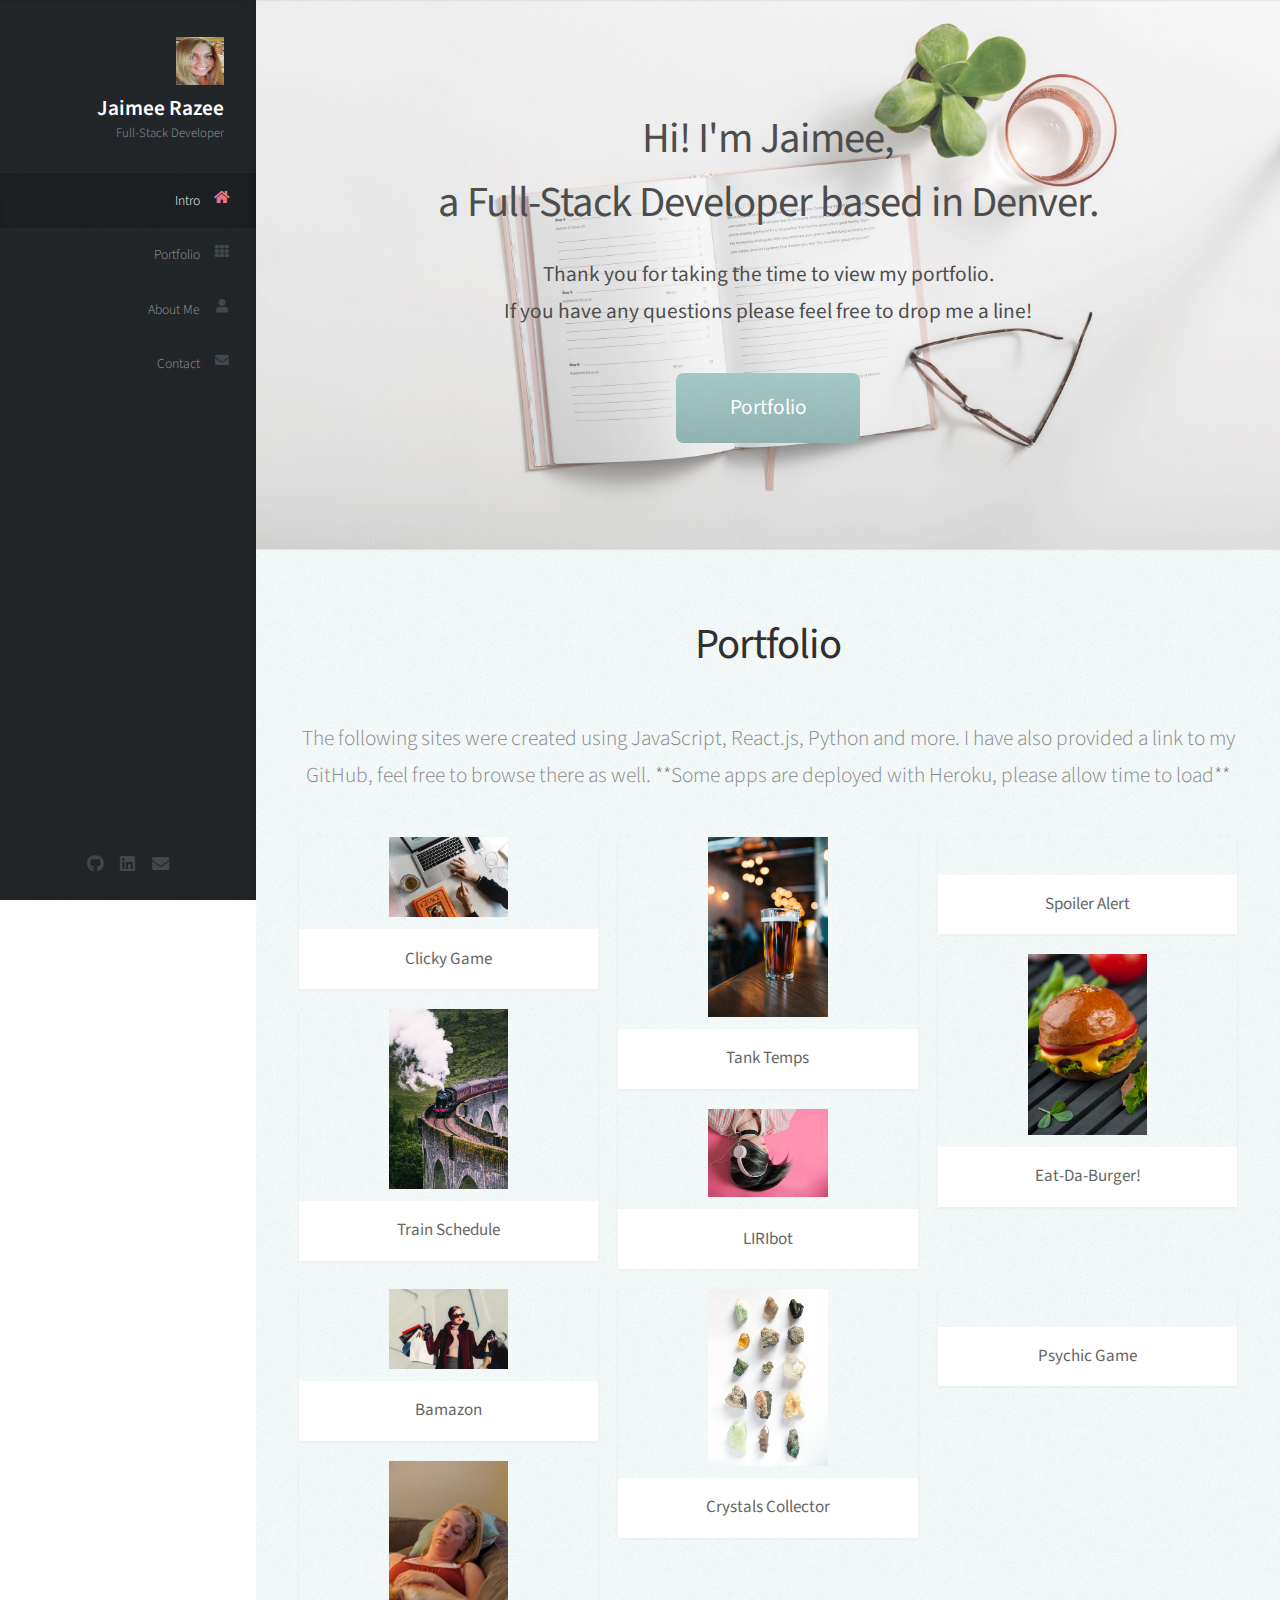
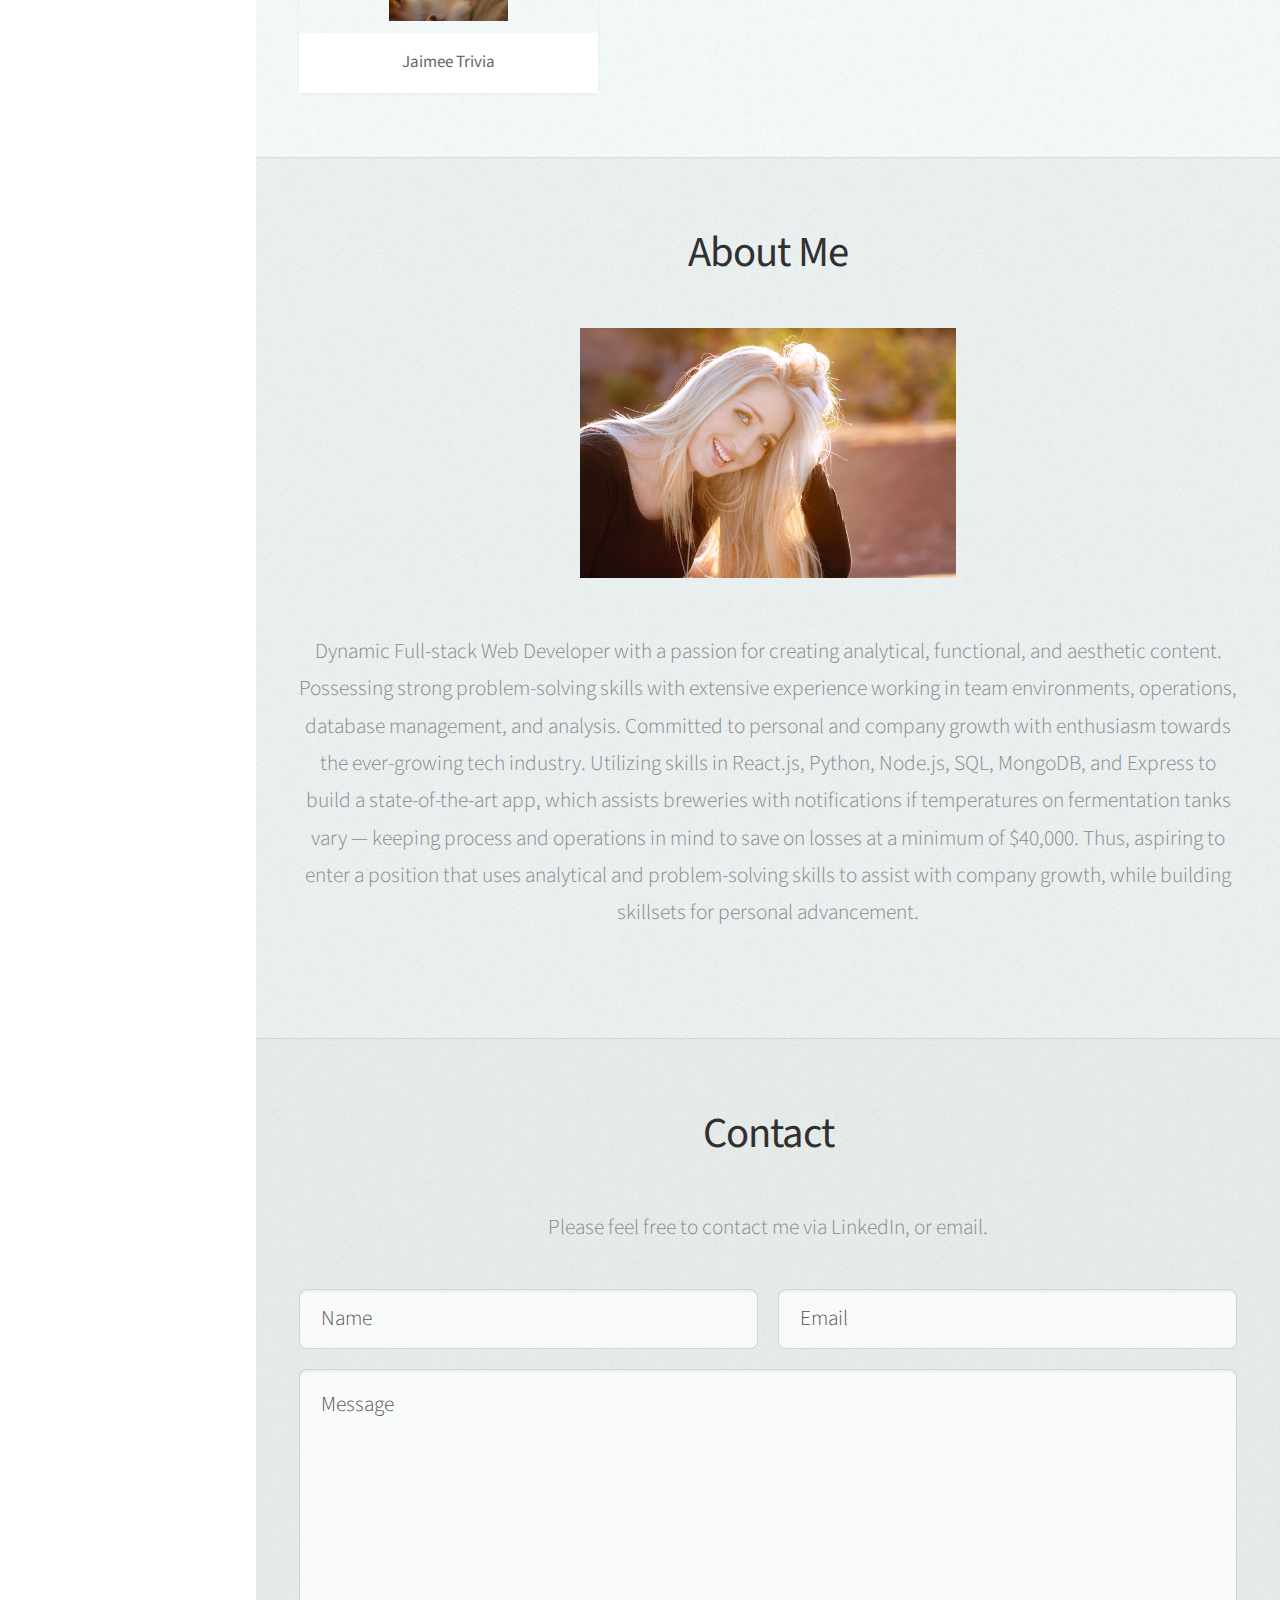
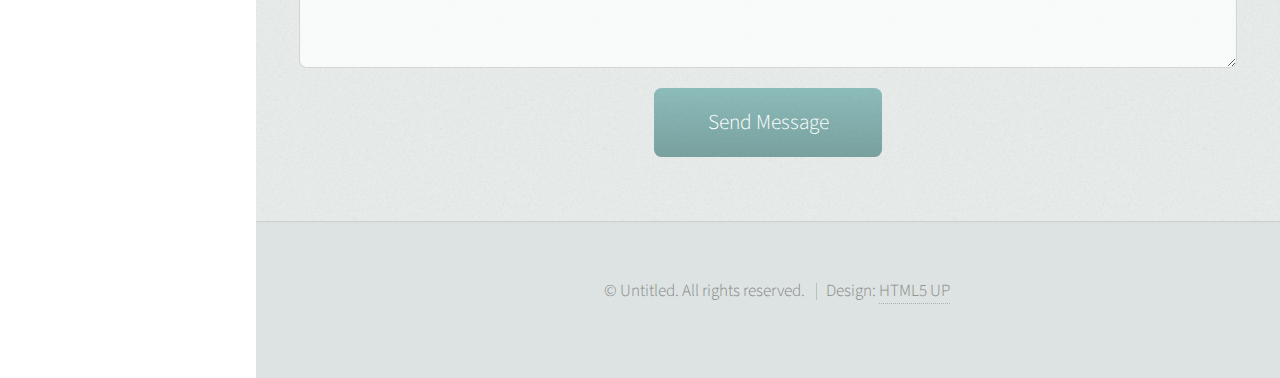
==== commit 092e5679: "changed about image" ====
--- a/index.html
+++ b/index.html
@@ -7,7 +7,7 @@
 <html>
 
 <head>
-	<title>Prologue by HTML5 UP</title>
+	<title>Jaimee Razee Portfolio</title>
 	<meta charset="utf-8" />
 	<meta name="viewport" content="width=device-width, initial-scale=1, user-scalable=no" />
 	<link rel="stylesheet" href="assets/css/main.css" />
@@ -185,7 +185,7 @@
 					<h2>About Me</h2>
 				</header>
 
-				<a class="image featured" id="aboutMe"><img src="images/PortImg.jpg" alt="" /></a>
+				<a class="image featured" id="aboutMe"><img id="portimg" src="images/PortImg2.jpg" alt="" /></a>
 
 				<p>Dynamic Full-stack Web Developer with a passion for creating analytical, functional, and aesthetic
 					content. Possessing strong problem-solving skills with extensive experience working in team
@@ -208,10 +208,7 @@
 					<h2>Contact</h2>
 				</header>
 
-				<p>Elementum sem parturient nulla quam placerat viverra
-					mauris non cum elit tempus ullamcorper dolor. Libero rutrum ut lacinia
-					donec curae mus. Eleifend id porttitor ac ultricies lobortis sem nunc
-					orci ridiculus faucibus a consectetur. Porttitor curae mauris urna mi dolor.</p>
+				<p>Please feel free to contact me via LinkedIn, or email.</p>
 
 				<form method="post" action="#">
 					<div class="row">
--- a/assets/css/main.css
+++ b/assets/css/main.css
@@ -1747,14 +1747,15 @@
 
 /* Image */
 
+
+
 	.image {
 		display: inline-block;
 		border: 0;
 	}
 
 		.image img {
-			display: block;
-			width: 100%;
+			width: 40%;
 		}
 
 		.image.avatar48 {
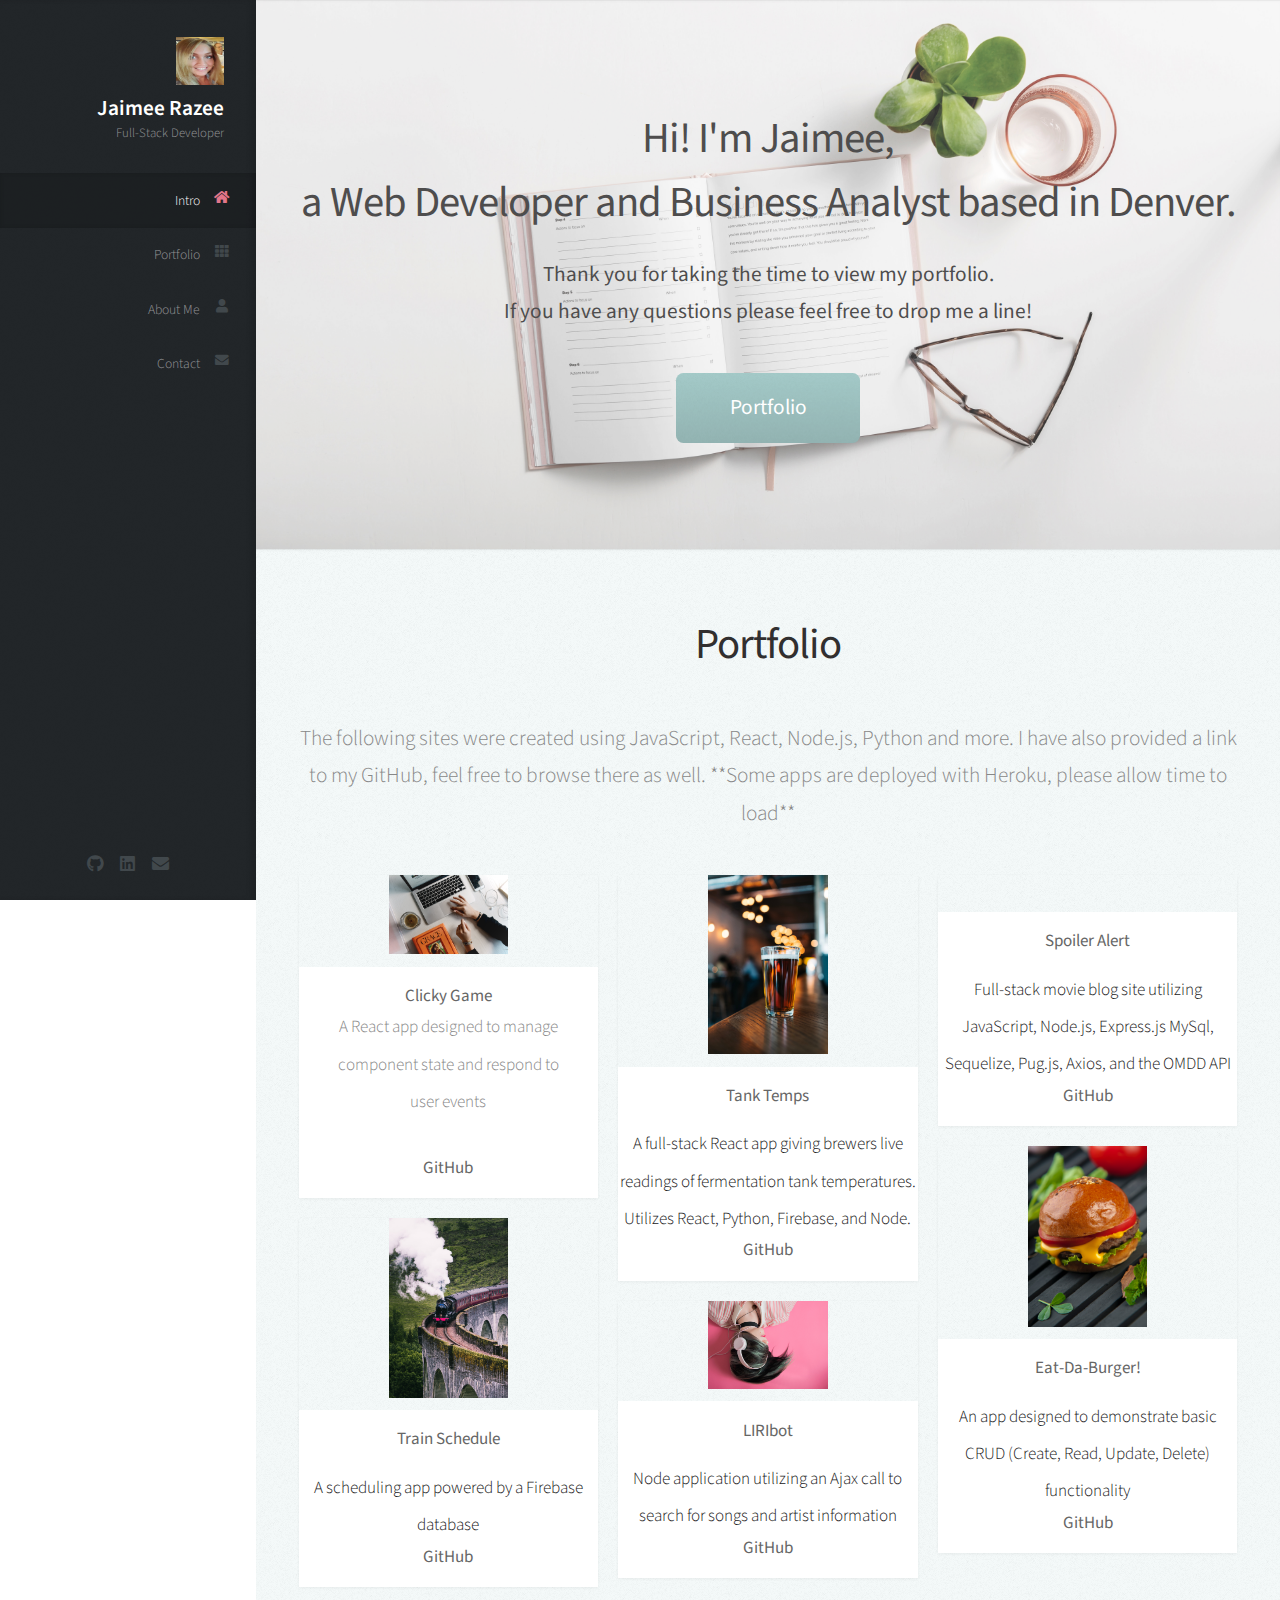
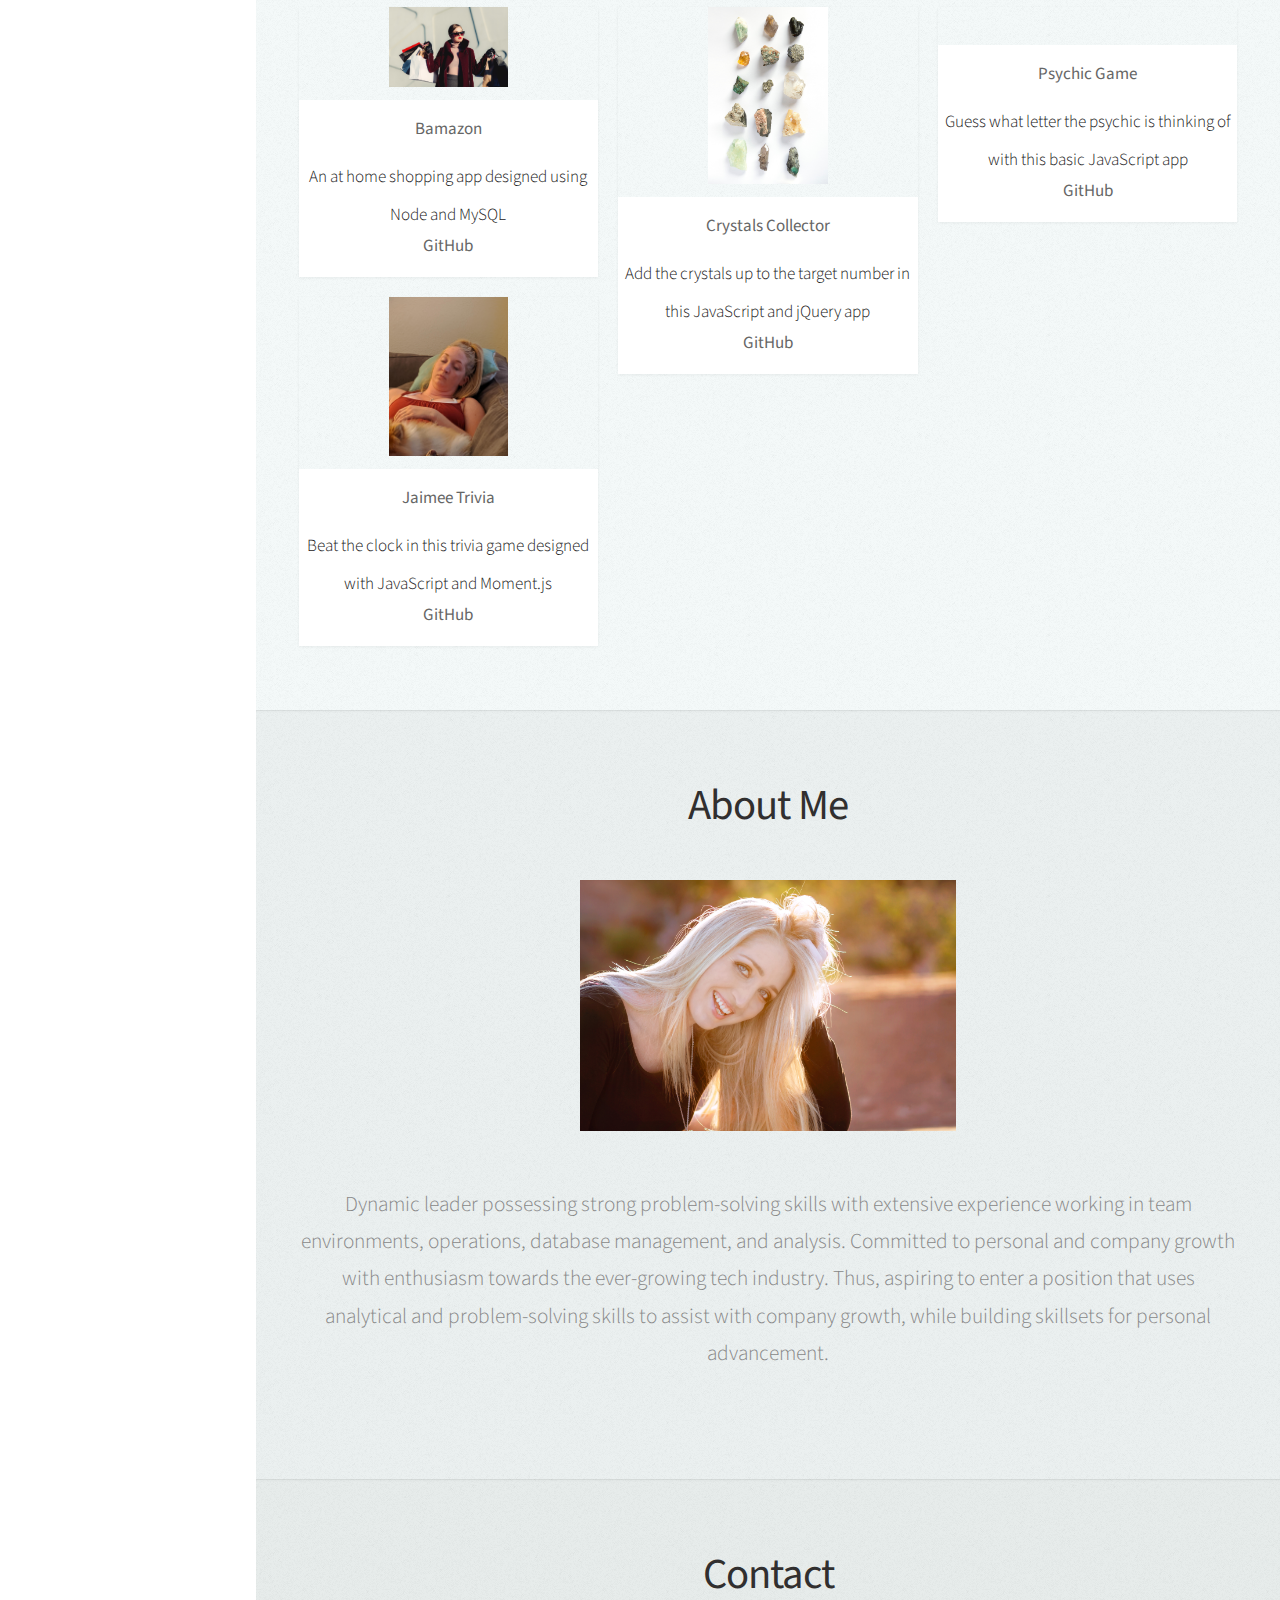
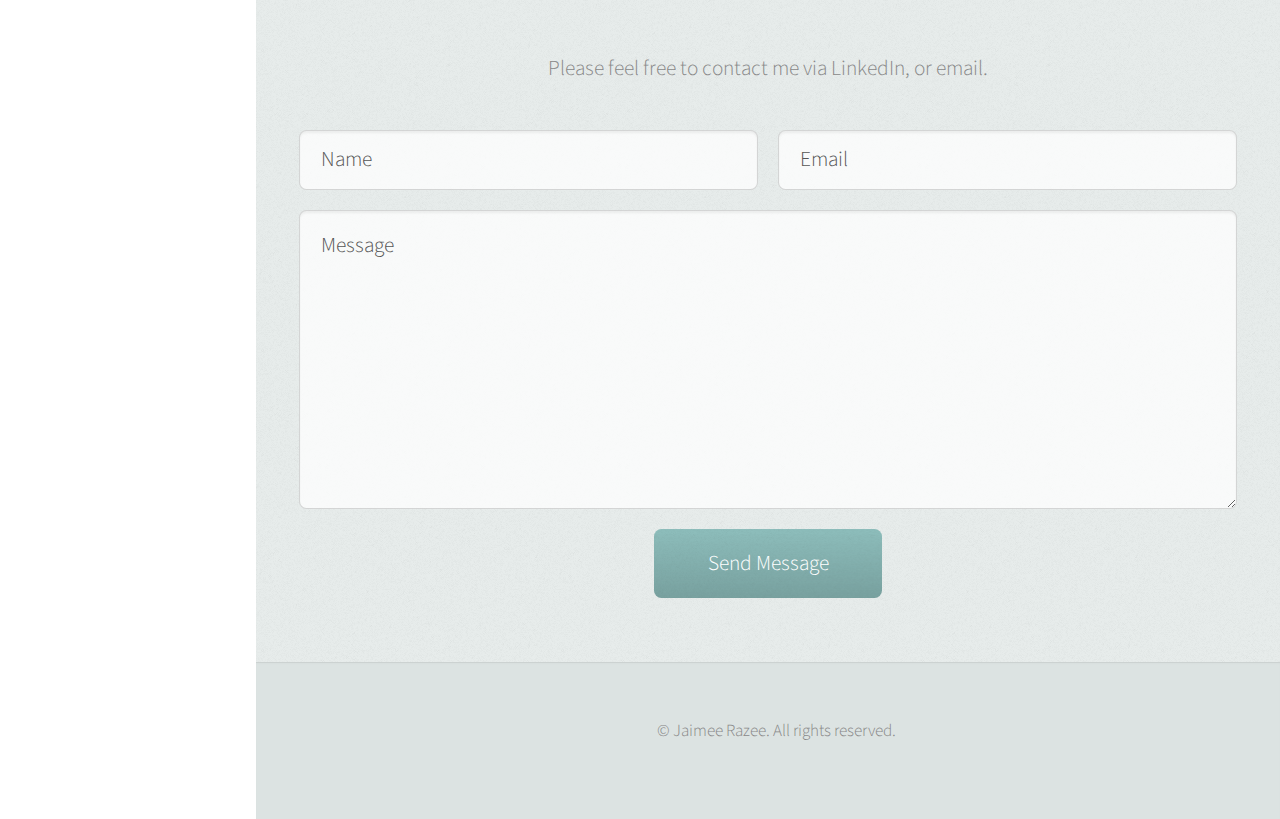
==== commit 5df61d1e: "changed about me and heading" ====
--- a/index.html
+++ b/index.html
@@ -45,9 +45,12 @@
 
 			<!-- Social Icons -->
 			<ul class="icons">
-				<li><a href="https://github.com/jlynnraz?tab=repositories" class="icon brands fa-github"><span class="label">Github</span></a></li>
-				<li><a href="https://www.linkedin.com/in/jaimee-razee-4a6366192/" class="icon brands fa-linkedin"><span class="label">LinkedIn</span></a></li>
-				<li><a href="mailto:jlynnraz@gmail.com" class="icon solid fa-envelope"><span class="label">Email</span></a></li>
+				<li><a href="https://github.com/jlynnraz?tab=repositories" class="icon brands fa-github"><span
+							class="label">Github</span></a></li>
+				<li><a href="https://www.linkedin.com/in/jaimee-razee-4a6366192/" class="icon brands fa-linkedin"><span
+							class="label">LinkedIn</span></a></li>
+				<li><a href="mailto:jlynnraz@gmail.com" class="icon solid fa-envelope"><span
+							class="label">Email</span></a></li>
 			</ul>
 
 		</div>
@@ -63,7 +66,7 @@
 
 				<header>
 					<h2 class="alt">Hi! I'm <strong>Jaimee</strong>, <br />
-						a Full-Stack Developer based in Denver.</h2>
+						a Web Developer and Business Analyst based in Denver.</h2>
 					<p>Thank you for taking the time to view my portfolio.<br />
 						If you have any questions please feel free to drop me a line!</p>
 				</header>
@@ -83,7 +86,8 @@
 					<h2>Portfolio</h2>
 				</header>
 
-				<p>The following sites were created using JavaScript, React.js, Python and more. I have also provided a
+				<p>The following sites were created using JavaScript, React, Node.js, Python and more. I have also
+					provided a
 					link to my GitHub, feel free to browse there as well. **Some apps are deployed with Heroku, please
 					allow time to load**</p>
 
@@ -93,23 +97,33 @@
 							<a href="https://salty-mesa-40337.herokuapp.com/" class="image fit"><img
 									src="images/clicky.jpg" alt="" /></a>
 							<header>
-								<h3>Clicky Game</h3>
+								<div class="container">
+									<a href="https://salty-mesa-40337.herokuapp.com/"><h3>Clicky Game</h3></a>
+									<div class="middle">
+										<p>A React app designed to manage component state and respond to user events</p>
+										<a href="https://github.com/jlynnraz/Clicky-Game"><h1>GitHub</h1></a>
+									</div>
+								</div>
 							</header>
 						</article>
 						<article class="item">
 							<a href="https://jlynnraz.github.io/Train-Schedule/" class="image fit"><img
 									src="images/Train.jpg" alt="" /></a>
 							<header>
-								<h3>Train Schedule</h3>
-							</header>
-						</article>
-					</div>
-					<div class="col-4 col-12-mobile">
-						<article class="item">
-							<a href="https://serene-plains-73885.herokuapp.com/tank" class="image fit"><img
-									src="images/Tank.jpg" alt="" /></a>
-							<header>
-								<h3>Tank Temps</h3>
+								<a href="https://jlynnraz.github.io/Train-Schedule/"><h3>Train Schedule</h3></a>
+								<p>A scheduling app powered by a Firebase database</p>
+								<a href="https://github.com/jlynnraz/Train-Schedule"><h1>GitHub</h1></a>
+							</header>
+						</article>
+					</div>
+					<div class="col-4 col-12-mobile">
+						<article class="item">
+							<a href="https://tank-temps.herokuapp.com/" class="image fit"><img src="images/Tank.jpg"
+									alt="" /></a>
+							<header>
+								<a href="https://tank-temps.herokuapp.com/"><h3>Tank Temps</h3></a>
+								<p>A full-stack React app giving brewers live readings of fermentation tank temperatures. Utilizes React, Python, Firebase, and Node.</p>
+								<a href="https://github.com/jlynnraz/Tank-Temps"><h1>GitHub</h1></a>
 							</header>
 						</article>
 						<article class="item">
@@ -117,6 +131,8 @@
 									src="images/Liri.jpg" alt="" /></a>
 							<header>
 								<h3>LIRIbot</h3>
+								<p>Node application utilizing an Ajax call to search for songs and artist information</p>
+								<a href="https://github.com/jlynnraz/LIRIbot"><h1>GitHub</h1></a>
 							</header>
 						</article>
 					</div>
@@ -126,6 +142,8 @@
 									src="images/Spoiler.jpg" alt="" /></a>
 							<header>
 								<h3>Spoiler Alert</h3>
+								<p>Full-stack movie blog site utilizing JavaScript, Node.js, Express.js MySql, Sequelize, Pug.js, Axios, and the OMDD API</p>
+								<a href="https://github.com/jlynnraz/Spoiler-Alert"><h1>GitHub</h1></a>
 							</header>
 						</article>
 						<article class="item">
@@ -133,6 +151,8 @@
 									src="images/Burger.jpg" alt="" /></a>
 							<header>
 								<h3>Eat-Da-Burger!</h3>
+								<p>An app designed to demonstrate basic CRUD (Create, Read, Update, Delete) functionality</p>
+								<a href="https://github.com/jlynnraz/Eat-Da-Burger"><h1>GitHub</h1></a>
 							</header>
 						</article>
 					</div>
@@ -142,6 +162,8 @@
 									src="images/Bamazon.jpg" alt="" /></a>
 							<header>
 								<h3>Bamazon</h3>
+								<p>An at home shopping app designed using Node and MySQL</p>
+								<a href="https://github.com/jlynnraz/Bamazon"><h1>GitHub</h1></a>
 							</header>
 						</article>
 						<article class="item">
@@ -149,6 +171,8 @@
 									src="images/Jaimee.jpg" alt="" /></a>
 							<header>
 								<h3>Jaimee Trivia</h3>
+								<p>Beat the clock in this trivia game designed with JavaScript and Moment.js</p>
+								<a href="https://github.com/jlynnraz/TriviaGame"><h1>GitHub</h1></a>
 							</header>
 						</article>
 					</div>
@@ -158,6 +182,8 @@
 									src="images/Crystals.jpg" alt="" /></a>
 							<header>
 								<h3>Crystals Collector</h3>
+								<p>Add the crystals up to the target number in this JavaScript and jQuery app</p>
+								<a href="https://github.com/jlynnraz/Crystals-Collector"><h1>GitHub</h1></a>
 							</header>
 						</article>
 
@@ -168,6 +194,8 @@
 									src="images/Psychic.jpg" alt="" /></a>
 							<header>
 								<h3>Psychic Game</h3>
+								<p>Guess what letter the psychic is thinking of with this basic JavaScript app</p>
+								<a href="https://github.com/jlynnraz/Psychic-Game"><h1>GitHub</h1></a>
 							</header>
 						</article>
 
@@ -187,15 +215,7 @@
 
 				<a class="image featured" id="aboutMe"><img id="portimg" src="images/PortImg2.jpg" alt="" /></a>
 
-				<p>Dynamic Full-stack Web Developer with a passion for creating analytical, functional, and aesthetic
-					content. Possessing strong problem-solving skills with extensive experience working in team
-					environments, operations, database management, and analysis. Committed to personal and company
-					growth with enthusiasm towards the ever-growing tech industry. Utilizing skills in React.js, Python,
-					Node.js, SQL, MongoDB, and Express to build a state-of-the-art app, which assists breweries with
-					notifications if temperatures on fermentation tanks vary — keeping process and operations in mind to
-					save on losses at a minimum of $40,000. Thus, aspiring to enter a position that uses analytical and
-					problem-solving skills to assist with company growth, while building skillsets for personal
-					advancement.</p>
+				<p>Dynamic leader possessing strong problem-solving skills with extensive experience working in team environments, operations, database management, and analysis. Committed to personal and company growth with enthusiasm towards the ever-growing tech industry. Thus, aspiring to enter a position that uses analytical and problem-solving skills to assist with company growth, while building skillsets for personal advancement.</p>
 
 			</div>
 		</section>
@@ -210,7 +230,7 @@
 
 				<p>Please feel free to contact me via LinkedIn, or email.</p>
 
-				<form method="post" action="#">
+				<form method="post" action="https://formspree.io/xdooqzea">
 					<div class="row">
 						<div class="col-6 col-12-mobile"><input type="text" name="name" placeholder="Name" /></div>
 						<div class="col-6 col-12-mobile"><input type="text" name="email" placeholder="Email" /></div>
@@ -233,8 +253,7 @@
 
 		<!-- Copyright -->
 		<ul class="copyright">
-			<li>&copy; Untitled. All rights reserved.</li>
-			<li>Design: <a href="http://html5up.net">HTML5 UP</a></li>
+			<li>&copy; Jaimee Razee. All rights reserved.</li>
 		</ul>
 
 	</div>
